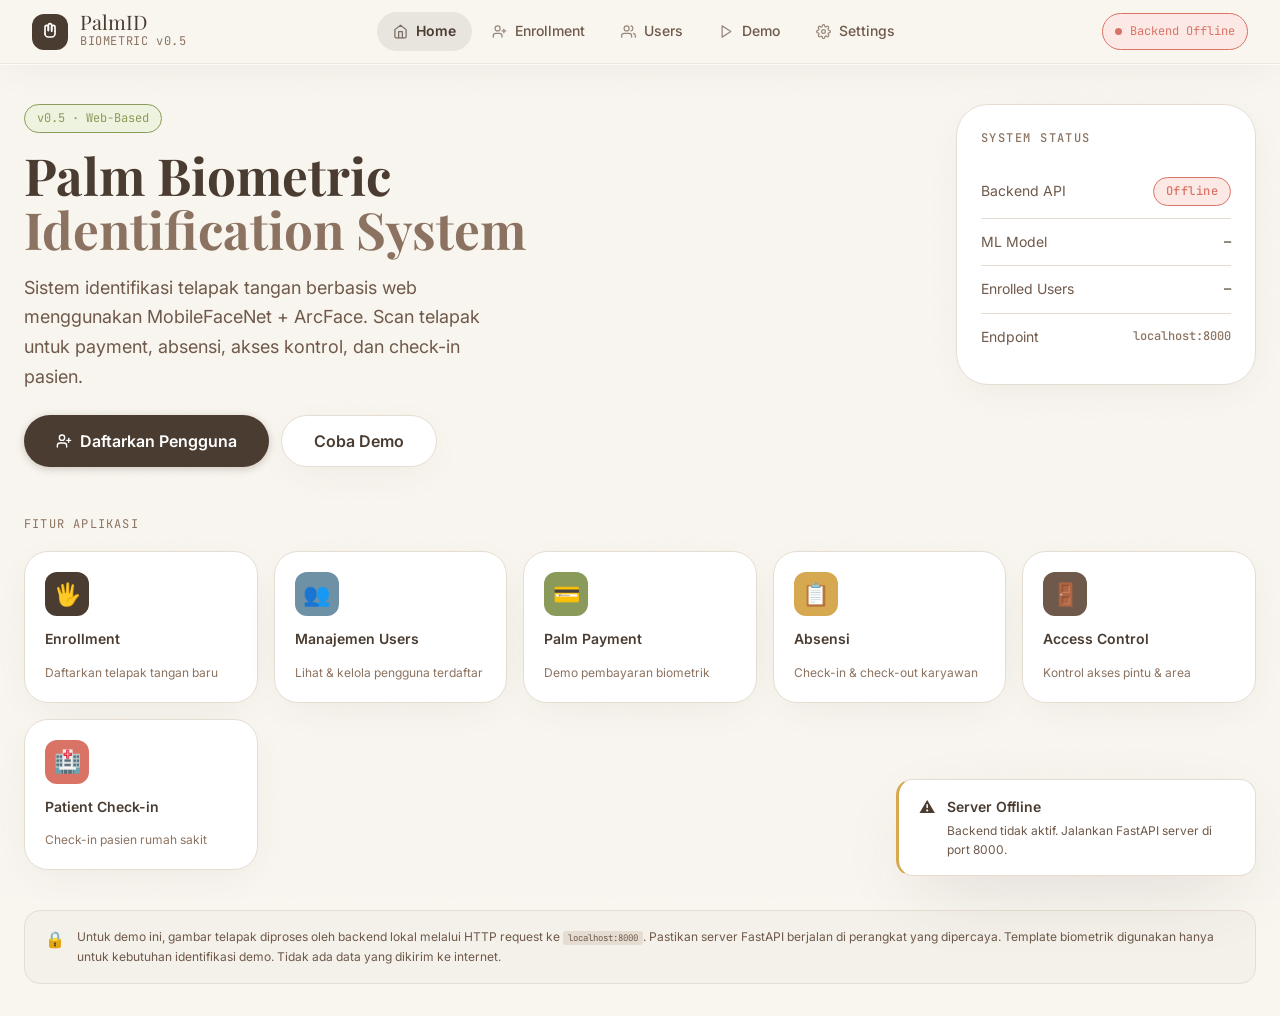
==== app/frontend/index.html @ 195c4268 "init" ====
<!doctype html>
<html lang="id">
  <head>
    <meta charset="UTF-8" />
    <meta name="viewport" content="width=device-width, initial-scale=1.0" />
    <title>PalmID — Palm Biometric App</title>

    <link rel="preconnect" href="https://fonts.googleapis.com" />
    <link rel="preconnect" href="https://fonts.gstatic.com" crossorigin />
    <link
      href="https://fonts.googleapis.com/css2?family=Playfair+Display:wght@700&family=Inter:wght@400;500;600&family=JetBrains+Mono:wght@500&display=swap"
      rel="stylesheet"
    />

    <link rel="stylesheet" href="css/base.css" />
    <link rel="stylesheet" href="css/layout.css" />
    <link rel="stylesheet" href="css/components.css" />

    <style>
      /* ── Home-specific styles ── */
      .hero-section {
        display: grid;
        grid-template-columns: 1fr auto;
        gap: var(--space-12);
        align-items: start;
        margin-bottom: var(--space-12);
      }

      @media (max-width: 900px) {
        .hero-section {
          grid-template-columns: 1fr;
        }
        .hero-status-panel {
          order: -1;
        }
      }

      .hero-eyebrow {
        display: flex;
        align-items: center;
        gap: var(--space-2);
        margin-bottom: var(--space-4);
      }

      .hero-eyebrow-badge {
        background: var(--color-matcha-soft);
        border: 1px solid var(--color-matcha);
        color: var(--color-matcha);
        padding: var(--space-1) var(--space-3);
        border-radius: var(--radius-full);
        font-family: var(--font-mono);
        font-size: var(--text-xs);
      }

      .hero-title {
        font-size: clamp(2rem, 4vw, var(--text-display));
        line-height: 1.05;
        margin-bottom: var(--space-4);
      }

      .hero-title em {
        font-style: normal;
        color: var(--color-coffee-light);
      }

      .hero-subtitle {
        font-size: var(--text-body-lg);
        color: var(--color-coffee-soft);
        max-width: 480px;
        margin-bottom: var(--space-6);
      }

      /* Status panel */
      .hero-status-panel {
        width: 300px;
        flex-shrink: 0;
      }

      @media (max-width: 900px) {
        .hero-status-panel {
          width: 100%;
          max-width: 400px;
        }
      }

      .status-row {
        display: flex;
        justify-content: space-between;
        align-items: center;
        padding: var(--space-3) 0;
        border-bottom: 1px solid var(--color-border);
        font-size: var(--text-sm);
      }

      .status-row:last-child {
        border-bottom: none;
      }
      .status-row-label {
        color: var(--color-coffee-soft);
      }
      .status-row-value {
        font-family: var(--font-mono);
        font-weight: 500;
        font-size: var(--text-xs);
      }

      /* Quick actions */
      .section-label {
        font-family: var(--font-mono);
        font-size: var(--text-xs);
        letter-spacing: 0.1em;
        text-transform: uppercase;
        color: var(--color-coffee-light);
        margin-bottom: var(--space-4);
      }

      .quick-action-icon--enroll {
        background: var(--color-coffee);
      }
      .quick-action-icon--users {
        background: var(--color-sky-muted);
      }
      .quick-action-icon--payment {
        background: var(--color-matcha);
      }
      .quick-action-icon--attend {
        background: var(--color-honey);
      }
      .quick-action-icon--access {
        background: var(--color-coffee-soft);
      }
      .quick-action-icon--patient {
        background: var(--color-coral);
      }

      /* Privacy notice */
      .privacy-notice {
        display: flex;
        gap: var(--space-3);
        padding: var(--space-4) var(--space-5);
        background: var(--color-log-bg);
        border-radius: var(--radius-lg);
        border: 1px solid var(--color-border);
        font-size: var(--text-xs);
        color: var(--color-coffee-light);
        line-height: 1.6;
      }

      .privacy-notice-icon {
        font-size: 1rem;
        flex-shrink: 0;
      }
    </style>
  </head>

  <body class="app-body">
    <!-- Navbar -->
    <header class="app-navbar" role="banner"></header>

    <!-- Main -->
    <main class="app-main" id="main-content">
      <div class="container-xl">
        <!-- Hero Section -->
        <section class="hero-section" aria-labelledby="hero-title">
          <div class="hero-content">
            <div class="hero-eyebrow">
              <span class="hero-eyebrow-badge">v0.5 · Web-Based</span>
            </div>
            <h1 class="hero-title" id="hero-title">
              Palm Biometric<br />
              <em>Identification System</em>
            </h1>
            <p class="hero-subtitle">
              Sistem identifikasi telapak tangan berbasis web menggunakan
              MobileFaceNet + ArcFace. Scan telapak untuk payment, absensi,
              akses kontrol, dan check-in pasien.
            </p>
            <div class="page-header-actions">
              <a href="enroll.html" class="btn btn--primary btn--lg">
                <svg
                  width="18"
                  height="18"
                  viewBox="0 0 24 24"
                  fill="none"
                  stroke="currentColor"
                  stroke-width="2"
                  stroke-linecap="round"
                  stroke-linejoin="round"
                >
                  <path d="M16 21v-2a4 4 0 0 0-4-4H6a4 4 0 0 0-4 4v2" />
                  <circle cx="9" cy="7" r="4" />
                  <line x1="19" y1="8" x2="19" y2="14" />
                  <line x1="22" y1="11" x2="16" y2="11" />
                </svg>
                Daftarkan Pengguna
              </a>
              <a href="demo/payment.html" class="btn btn--secondary btn--lg">
                Coba Demo
              </a>
            </div>
          </div>

          <!-- Backend Status Card -->
          <aside class="hero-status-panel" aria-label="Backend status">
            <div class="surface-card">
              <p class="eyebrow" style="margin-bottom: var(--space-4)">
                SYSTEM STATUS
              </p>
              <div id="status-rows">
                <div class="status-row">
                  <span class="status-row-label">Backend API</span>
                  <span class="status-row-value" id="api-status">
                    <span class="badge badge--processing">
                      <span class="status-dot status-dot--pulse"></span>
                      Checking...
                    </span>
                  </span>
                </div>
                <div class="status-row">
                  <span class="status-row-label">ML Model</span>
                  <span class="status-row-value" id="model-status">—</span>
                </div>
                <div class="status-row">
                  <span class="status-row-label">Enrolled Users</span>
                  <span class="status-row-value" id="enrolled-count">—</span>
                </div>
                <div class="status-row">
                  <span class="status-row-label">Endpoint</span>
                  <span
                    class="status-row-value"
                    style="color: var(--color-coffee-light)"
                    >localhost:8000</span
                  >
                </div>
              </div>
            </div>
          </aside>
        </section>

        <!-- Quick Actions -->
        <section aria-labelledby="actions-label">
          <p class="section-label" id="actions-label">FITUR APLIKASI</p>
          <div class="quick-actions-grid">
            <a href="enroll.html" class="quick-action">
              <div class="quick-action-icon quick-action-icon--enroll">🖐</div>
              <div class="quick-action-title">Enrollment</div>
              <div class="quick-action-desc">Daftarkan telapak tangan baru</div>
            </a>

            <a href="users.html" class="quick-action">
              <div class="quick-action-icon quick-action-icon--users">👥</div>
              <div class="quick-action-title">Manajemen Users</div>
              <div class="quick-action-desc">
                Lihat & kelola pengguna terdaftar
              </div>
            </a>

            <a href="demo/payment.html" class="quick-action">
              <div class="quick-action-icon quick-action-icon--payment">💳</div>
              <div class="quick-action-title">Palm Payment</div>
              <div class="quick-action-desc">Demo pembayaran biometrik</div>
            </a>

            <a href="demo/attendance.html" class="quick-action">
              <div class="quick-action-icon quick-action-icon--attend">📋</div>
              <div class="quick-action-title">Absensi</div>
              <div class="quick-action-desc">Check-in & check-out karyawan</div>
            </a>

            <a href="demo/access.html" class="quick-action">
              <div class="quick-action-icon quick-action-icon--access">🚪</div>
              <div class="quick-action-title">Access Control</div>
              <div class="quick-action-desc">Kontrol akses pintu & area</div>
            </a>

            <a href="demo/patient.html" class="quick-action">
              <div class="quick-action-icon quick-action-icon--patient">🏥</div>
              <div class="quick-action-title">Patient Check-in</div>
              <div class="quick-action-desc">Check-in pasien rumah sakit</div>
            </a>
          </div>
        </section>

        <!-- Privacy Notice -->
        <section style="margin-top: var(--space-10)">
          <div class="privacy-notice" role="note">
            <span class="privacy-notice-icon">🔒</span>
            <p>
              Untuk demo ini, gambar telapak diproses oleh backend lokal melalui
              HTTP request ke
              <code
                style="
                  font-family: var(--font-mono);
                  font-size: 0.75em;
                  background: var(--color-border);
                  padding: 1px 5px;
                  border-radius: 3px;
                "
                >localhost:8000</code
              >. Pastikan server FastAPI berjalan di perangkat yang dipercaya.
              Template biometrik digunakan hanya untuk kebutuhan identifikasi
              demo. Tidak ada data yang dikirim ke internet.
            </p>
          </div>
        </section>
      </div>
    </main>

    <!-- Toast container -->
    <div id="toast-container" aria-live="polite" aria-atomic="false"></div>

    <script type="module">
      import { mountNavbar } from "./js/components/navbar.js";
      import { checkHealth } from "./js/api/client.js";
      import { getUsers } from "./js/api/users.js";
      import { toast } from "./js/components/toast.js";

      // Initialize components
      mountNavbar();

      async function updateStatus() {
        try {
          const { online, data } = await checkHealth();

          const apiStatusEl = document.getElementById("api-status");
          const modelStatusEl = document.getElementById("model-status");
          const enrolledEl = document.getElementById("enrolled-count");

          if (!apiStatusEl || !modelStatusEl || !enrolledEl) return;

          if (online) {
            apiStatusEl.innerHTML = `<span class="badge badge--identified"><span class="status-dot status-dot--pulse"></span> Online</span>`;
            modelStatusEl.innerHTML = data?.model_loaded
              ? `<span class="badge badge--identified">Loaded</span>`
              : `<span class="badge badge--unknown">Not Loaded</span>`;
            enrolledEl.textContent = data?.cached_users ?? "—";
            
            // Also get enrolled user count from /users
            try {
              const users = await getUsers();
              enrolledEl.textContent = users.length + " pengguna";
            } catch (_) {}
          } else {
            apiStatusEl.innerHTML = `<span class="badge badge--error">Offline</span>`;
            modelStatusEl.textContent = "—";
            enrolledEl.textContent = "—";
            toast.warning(
              "Backend tidak aktif. Jalankan FastAPI server di port 8000.",
              "Server Offline",
            );
          }
        } catch (err) {
          console.error("Status update failed:", err);
        }
      }

      updateStatus();
    </script>
  </body>
</html>
---- app/frontend/css/base.css ----
/* ============================================================
   base.css — Design tokens, reset, typography
   Palm Biometric App — Elegant Glass-box Design System v2.0
   ============================================================ */

@import url("https://fonts.googleapis.com/css2?family=Playfair+Display:wght@700&family=Inter:wght@400;500;600&family=JetBrains+Mono:wght@500&display=swap");

/* ── 1. CSS Variables ─────────────────────────────────────── */
:root {
  /* Colors */
  --color-cream: #f9f6f0;
  --color-surface: #ffffff;
  --color-surface-warm: #fffdf8;
  --color-log-bg: #f4f1ea;
  --color-coffee: #4a3c31;
  --color-coffee-soft: #6f594a;
  --color-coffee-light: #8c7361;
  --color-border: #e6ddd2;
  --color-matcha: #8a9a5b;
  --color-matcha-soft: #eef3df;
  --color-coral: #d97365;
  --color-coral-soft: #fce9e5;
  --color-honey: #d6a84f;
  --color-honey-soft: #fff5d8;
  --color-sky-muted: #6f91a6;
  --color-sky-soft: #eaf2f6;

  /* Fonts */
  --font-heading: "Playfair Display", Georgia, serif;
  --font-body: "Inter", system-ui, -apple-system, sans-serif;
  --font-mono: "JetBrains Mono", ui-monospace, SFMono-Regular, monospace;

  /* Type scale */
  --text-display: 3.5rem;
  --text-h1: 2.5rem;
  --text-h2: 1.75rem;
  --text-h3: 1.375rem;
  --text-body-lg: 1.125rem;
  --text-body: 1rem;
  --text-sm: 0.875rem;
  --text-xs: 0.75rem;
  --text-mono: 0.8125rem;

  /* Spacing (8-point grid) */
  --space-1: 0.25rem;
  --space-2: 0.5rem;
  --space-3: 0.75rem;
  --space-4: 1rem;
  --space-5: 1.25rem;
  --space-6: 1.5rem;
  --space-8: 2rem;
  --space-10: 2.5rem;
  --space-12: 3rem;
  --space-16: 4rem;

  /* Radius */
  --radius-sm: 0.5rem;
  --radius-md: 0.75rem;
  --radius-lg: 1rem;
  --radius-xl: 1.5rem;
  --radius-2xl: 2rem;
  --radius-full: 999px;

  /* Shadow */
  --shadow-soft: 0 10px 40px -10px rgba(74, 60, 49, 0.08);
  --shadow-floating: 0 24px 80px -24px rgba(74, 60, 49, 0.2);
  --shadow-inset: inset 0 1px 0 rgba(255, 255, 255, 0.65);

  /* Blur */
  --blur-sm: 8px;
  --blur-md: 14px;
  --blur-lg: 24px;

  /* Motion */
  --duration-fast: 120ms;
  --duration-base: 200ms;
  --duration-slow: 400ms;
  --duration-demo: 600ms;
  --ease-out: cubic-bezier(0.16, 1, 0.3, 1);
  --ease-in-out: cubic-bezier(0.65, 0, 0.35, 1);
}

/* ── 2. Reset ─────────────────────────────────────────────── */
*,
*::before,
*::after {
  box-sizing: border-box;
  margin: 0;
  padding: 0;
}

html {
  scroll-behavior: smooth;
  -webkit-text-size-adjust: 100%;
}

img,
svg,
video,
canvas {
  display: block;
  max-width: 100%;
}

input,
button,
textarea,
select {
  font: inherit;
}

button {
  cursor: pointer;
  border: none;
  background: none;
}

a {
  color: inherit;
  text-decoration: none;
}

ul,
ol {
  list-style: none;
}

/* ── 3. Base Body ─────────────────────────────────────────── */
body {
  min-height: 100vh;
  background-color: var(--color-cream);
  color: var(--color-coffee);
  font-family: var(--font-body);
  font-size: var(--text-body);
  line-height: 1.6;
  -webkit-font-smoothing: antialiased;
  -moz-osx-font-smoothing: grayscale;
}

/* Subtle paper texture overlay */
body::before {
  content: "";
  position: fixed;
  inset: 0;
  pointer-events: none;
  z-index: 0;
  opacity: 0.025;
  background-image: url("data:image/svg+xml,%3Csvg xmlns='http://www.w3.org/2000/svg' width='160' height='160' viewBox='0 0 160 160'%3E%3Cfilter id='n'%3E%3CfeTurbulence type='fractalNoise' baseFrequency='.8' numOctaves='3' stitchTiles='stitch'/%3E%3C/filter%3E%3Crect width='100%25' height='100%25' filter='url(%23n)'/%3E%3C/svg%3E");
}

/* ── 4. Typography ────────────────────────────────────────── */
h1,
h2 {
  font-family: var(--font-heading);
  line-height: 1.15;
  color: var(--color-coffee);
}

h3,
h4,
h5,
h6 {
  font-family: var(--font-body);
  font-weight: 600;
  line-height: 1.3;
}

h1 {
  font-size: var(--text-h1);
}
h2 {
  font-size: var(--text-h2);
}
h3 {
  font-size: var(--text-h3);
}

p {
  color: var(--color-coffee-soft);
  line-height: 1.65;
}

.text-muted {
  color: var(--color-coffee-light);
  font-size: var(--text-sm);
}
.text-mono {
  font-family: var(--font-mono);
  font-size: var(--text-mono);
}
.text-sm {
  font-size: var(--text-sm);
}
.text-xs {
  font-size: var(--text-xs);
}
.text-body-lg {
  font-size: var(--text-body-lg);
}

.eyebrow {
  font-family: var(--font-mono);
  font-size: var(--text-xs);
  font-weight: 500;
  letter-spacing: 0.12em;
  text-transform: uppercase;
  color: var(--color-coffee-light);
}

/* ── 5. Accessibility ─────────────────────────────────────── */
:focus-visible {
  outline: 3px solid rgba(138, 154, 91, 0.45);
  outline-offset: 3px;
  border-radius: var(--radius-sm);
}

.sr-only {
  position: absolute;
  width: 1px;
  height: 1px;
  padding: 0;
  margin: -1px;
  overflow: hidden;
  clip: rect(0, 0, 0, 0);
  white-space: nowrap;
  border-width: 0;
}

/* ── 6. Reduced Motion ────────────────────────────────────── */
@media (prefers-reduced-motion: reduce) {
  *,
  *::before,
  *::after {
    animation-duration: 0.01ms !important;
    animation-iteration-count: 1 !important;
    scroll-behavior: auto !important;
    transition-duration: 0.01ms !important;
  }
}

/* ── 7. Utility classes ───────────────────────────────────── */
.hidden {
  display: none !important;
}
.visible {
  display: block !important;
}

.flex {
  display: flex;
}
.flex-col {
  flex-direction: column;
}
.items-center {
  align-items: center;
}
.justify-between {
  justify-content: space-between;
}
.gap-2 {
  gap: var(--space-2);
}
.gap-4 {
  gap: var(--space-4);
}
.gap-6 {
  gap: var(--space-6);
}
.gap-8 {
  gap: var(--space-8);
}

.w-full {
  width: 100%;
}
.text-center {
  text-align: center;
}
---- app/frontend/css/layout.css ----
/* ============================================================
   layout.css — App shell, navbar, containers, grids
   ============================================================ */

/* ── 1. App Shell ─────────────────────────────────────────── */
.app-body {
  display: flex;
  flex-direction: column;
  min-height: 100vh;
}

.app-main {
  flex: 1;
  padding: var(--space-8) var(--space-6);
  padding-top: calc(72px + var(--space-8)); /* navbar height offset */
  position: relative;
  z-index: 1;
}

/* ── 2. Navbar ────────────────────────────────────────────── */
.app-navbar {
  position: fixed;
  top: 0;
  left: 0;
  right: 0;
  z-index: 100;
  height: 64px;
  display: flex;
  align-items: center;
  justify-content: space-between;
  padding: 0 var(--space-8);
  background: rgba(249, 246, 240, 0.85);
  backdrop-filter: blur(var(--blur-md));
  -webkit-backdrop-filter: blur(var(--blur-md));
  border-bottom: 1px solid rgba(230, 221, 210, 0.6);
  box-shadow:
    0 1px 0 rgba(255, 255, 255, 0.7),
    var(--shadow-soft);
}

.navbar-brand {
  display: flex;
  align-items: center;
  gap: var(--space-3);
  text-decoration: none;
}

.navbar-logo-mark {
  width: 36px;
  height: 36px;
  background: var(--color-coffee);
  border-radius: var(--radius-md);
  display: flex;
  align-items: center;
  justify-content: center;
  flex-shrink: 0;
}

.navbar-logo-mark svg {
  width: 20px;
  height: 20px;
  color: var(--color-surface);
}

.navbar-brand-name {
  font-family: var(--font-heading);
  font-size: 1.25rem;
  color: var(--color-coffee);
  line-height: 1;
}

.navbar-brand-sub {
  font-size: var(--text-xs);
  color: var(--color-coffee-light);
  font-family: var(--font-mono);
  letter-spacing: 0.05em;
}

/* Nav links */
.navbar-nav {
  display: flex;
  align-items: center;
  gap: var(--space-1);
}

.nav-link {
  display: flex;
  align-items: center;
  gap: var(--space-2);
  padding: var(--space-2) var(--space-4);
  border-radius: var(--radius-full);
  font-size: var(--text-sm);
  font-weight: 500;
  color: var(--color-coffee-soft);
  transition:
    background var(--duration-base) var(--ease-out),
    color var(--duration-base) var(--ease-out);
  white-space: nowrap;
}

.nav-link:hover {
  background: rgba(74, 60, 49, 0.06);
  color: var(--color-coffee);
}

.nav-link.active {
  background: rgba(74, 60, 49, 0.09);
  color: var(--color-coffee);
  font-weight: 600;
}

.nav-link svg {
  width: 15px;
  height: 15px;
  opacity: 0.7;
}

/* Nav demo dropdown */
.nav-dropdown {
  position: relative;
}

.nav-dropdown-menu {
  position: absolute;
  top: calc(100% + 8px);
  left: 50%;
  transform: translateX(-50%);
  min-width: 180px;
  background: var(--color-surface);
  border: 1px solid var(--color-border);
  border-radius: var(--radius-lg);
  box-shadow: var(--shadow-floating);
  padding: var(--space-2);
  display: none;
  z-index: 200;
}

.nav-dropdown:hover .nav-dropdown-menu,
.nav-dropdown:focus-within .nav-dropdown-menu {
  display: block;
  animation: dropdown-in var(--duration-base) var(--ease-out);
}

@keyframes dropdown-in {
  from {
    opacity: 0;
    transform: translateX(-50%) translateY(-4px);
  }
  to {
    opacity: 1;
    transform: translateX(-50%) translateY(0);
  }
}

.nav-dropdown-item {
  display: flex;
  align-items: center;
  gap: var(--space-3);
  padding: var(--space-2) var(--space-3);
  border-radius: var(--radius-sm);
  font-size: var(--text-sm);
  color: var(--color-coffee-soft);
  transition: background var(--duration-fast);
}

.nav-dropdown-item:hover {
  background: var(--color-cream);
  color: var(--color-coffee);
}

/* Backend status badge */
.backend-status {
  display: flex;
  align-items: center;
  gap: var(--space-2);
  padding: var(--space-2) var(--space-3);
  border-radius: var(--radius-full);
  font-size: var(--text-xs);
  font-family: var(--font-mono);
  border: 1px solid var(--color-border);
  background: var(--color-surface);
  transition: all var(--duration-base);
}

.backend-status--online {
  border-color: var(--color-matcha);
  background: var(--color-matcha-soft);
  color: var(--color-matcha);
}

.backend-status--offline {
  border-color: var(--color-coral);
  background: var(--color-coral-soft);
  color: var(--color-coral);
}

.backend-status--checking {
  border-color: var(--color-honey);
  background: var(--color-honey-soft);
  color: var(--color-honey);
}

.status-dot {
  width: 7px;
  height: 7px;
  border-radius: 50%;
  background: currentColor;
  flex-shrink: 0;
}

.status-dot--pulse {
  animation: status-pulse 1.8s ease infinite;
}

@keyframes status-pulse {
  0%,
  100% {
    opacity: 1;
    transform: scale(1);
  }
  50% {
    opacity: 0.5;
    transform: scale(0.75);
  }
}

/* ── 3. Containers ────────────────────────────────────────── */
.container-sm {
  max-width: 720px;
  margin-inline: auto;
}
.container-md {
  max-width: 960px;
  margin-inline: auto;
}
.container-lg {
  max-width: 1180px;
  margin-inline: auto;
}
.container-xl {
  max-width: 1360px;
  margin-inline: auto;
}

/* ── 4. Page Header ───────────────────────────────────────── */
.page-header {
  margin-bottom: var(--space-10);
}

.page-header .eyebrow {
  margin-bottom: var(--space-3);
}

.page-header h1 {
  margin-bottom: var(--space-3);
}

.page-header > p {
  max-width: 540px;
  font-size: var(--text-body-lg);
  color: var(--color-coffee-soft);
}

.page-header-actions {
  display: flex;
  gap: var(--space-3);
  margin-top: var(--space-6);
  flex-wrap: wrap;
}

/* ── 5. Grid Layouts ──────────────────────────────────────── */

/* Main demo grid: scanner left + panel right */
.demo-grid {
  display: grid;
  grid-template-columns: 1fr minmax(340px, 440px);
  gap: var(--space-8);
  align-items: start;
}

/* Users grid */
.users-grid {
  display: grid;
  grid-template-columns: repeat(auto-fill, minmax(280px, 1fr));
  gap: var(--space-6);
}

/* Quick actions grid */
.quick-actions-grid {
  display: grid;
  grid-template-columns: repeat(auto-fill, minmax(200px, 1fr));
  gap: var(--space-4);
}

/* Two column even */
.two-col {
  display: grid;
  grid-template-columns: 1fr 1fr;
  gap: var(--space-6);
}

/* ── 6. Responsive ────────────────────────────────────────── */
@media (max-width: 1023px) {
  .demo-grid {
    grid-template-columns: 1fr;
  }
  .two-col {
    grid-template-columns: 1fr;
  }
}

@media (max-width: 768px) {
  .app-main {
    padding: var(--space-6) var(--space-4);
    padding-top: calc(64px + var(--space-6));
  }
  .navbar-nav .nav-link span {
    display: none;
  }
  .navbar-brand-sub {
    display: none;
  }
}

@media (max-width: 480px) {
  .app-navbar {
    padding: 0 var(--space-4);
  }
  .quick-actions-grid {
    grid-template-columns: 1fr 1fr;
  }
}

/* ── 7. Divider ───────────────────────────────────────────── */
.divider {
  height: 1px;
  background: var(--color-border);
  margin: var(--space-6) 0;
}

/* ── 8. Section spacing ───────────────────────────────────── */
.section {
  margin-bottom: var(--space-10);
}
.section + .section {
  padding-top: var(--space-8);
  border-top: 1px solid var(--color-border);
}
---- app/frontend/css/components.css ----
/* ============================================================
   components.css — All reusable UI components
   ============================================================ */

/* ── 1. Surface Cards & Glass Panels ─────────────────────── */
.surface-card {
  background: var(--color-surface);
  border: 1px solid var(--color-border);
  border-radius: var(--radius-2xl);
  box-shadow: var(--shadow-soft);
  padding: var(--space-6);
}

.surface-card-warm {
  background: var(--color-surface-warm);
  border: 1px solid var(--color-border);
  border-radius: var(--radius-2xl);
  box-shadow: var(--shadow-soft);
  padding: var(--space-6);
}

.glass-panel {
  background: rgba(255, 255, 255, 0.78);
  border: 1px solid rgba(230, 221, 210, 0.8);
  border-radius: var(--radius-2xl);
  box-shadow: var(--shadow-soft), var(--shadow-inset);
  backdrop-filter: blur(var(--blur-md));
  -webkit-backdrop-filter: blur(var(--blur-md));
  padding: var(--space-6);
}

.terminal-card {
  background: var(--color-log-bg);
  border: 1px solid var(--color-border);
  border-radius: var(--radius-2xl);
  overflow: hidden;
}

/* ── 2. Button System ─────────────────────────────────────── */
.btn {
  display: inline-flex;
  align-items: center;
  justify-content: center;
  gap: var(--space-2);
  min-height: 44px;
  padding: 0 var(--space-5);
  border-radius: var(--radius-full);
  font-family: var(--font-body);
  font-size: var(--text-sm);
  font-weight: 600;
  line-height: 1;
  white-space: nowrap;
  transition:
    transform var(--duration-fast) var(--ease-out),
    opacity var(--duration-fast) var(--ease-out),
    box-shadow var(--duration-fast) var(--ease-out),
    background var(--duration-fast) var(--ease-out);
  cursor: pointer;
  border: none;
  text-decoration: none;
}

.btn:hover {
  transform: translateY(-1px);
}
.btn:active {
  transform: translateY(0);
}

.btn:disabled,
.btn[aria-disabled="true"] {
  cursor: not-allowed;
  opacity: 0.5;
  transform: none !important;
}

/* Sizes */
.btn--sm {
  min-height: 36px;
  padding: 0 var(--space-4);
  font-size: var(--text-xs);
}
.btn--lg {
  min-height: 52px;
  padding: 0 var(--space-8);
  font-size: var(--text-body);
}
.btn--full {
  width: 100%;
}

/* Variants */
.btn--primary {
  background: var(--color-coffee);
  color: var(--color-surface);
  box-shadow: 0 2px 8px rgba(74, 60, 49, 0.25);
}
.btn--primary:hover {
  box-shadow: 0 4px 16px rgba(74, 60, 49, 0.3);
}

.btn--secondary {
  background: var(--color-surface);
  color: var(--color-coffee);
  border: 1px solid var(--color-border);
  box-shadow: var(--shadow-soft);
}
.btn--secondary:hover {
  border-color: var(--color-coffee-light);
}

.btn--success {
  background: var(--color-matcha);
  color: var(--color-surface);
  box-shadow: 0 2px 8px rgba(138, 154, 91, 0.3);
}
.btn--success:hover {
  box-shadow: 0 4px 16px rgba(138, 154, 91, 0.35);
}

.btn--danger {
  background: var(--color-coral);
  color: var(--color-surface);
  box-shadow: 0 2px 8px rgba(217, 115, 101, 0.25);
}
.btn--danger:hover {
  box-shadow: 0 4px 16px rgba(217, 115, 101, 0.35);
}

.btn--ghost {
  background: transparent;
  color: var(--color-coffee-soft);
}
.btn--ghost:hover {
  background: rgba(74, 60, 49, 0.06);
  color: var(--color-coffee);
}

/* Loading state */
.btn--loading {
  pointer-events: none;
  opacity: 0.75;
}
.btn--loading::after {
  content: "";
  width: 14px;
  height: 14px;
  border: 2px solid rgba(255, 255, 255, 0.4);
  border-top-color: currentColor;
  border-radius: 50%;
  animation: spin 0.6s linear infinite;
  margin-left: var(--space-2);
}

.btn svg {
  width: 16px;
  height: 16px;
  flex-shrink: 0;
}

/* ── 3. Status Badge ──────────────────────────────────────── */
.badge {
  display: inline-flex;
  align-items: center;
  gap: var(--space-2);
  padding: var(--space-1) var(--space-3);
  border-radius: var(--radius-full);
  font-family: var(--font-mono);
  font-size: var(--text-xs);
  font-weight: 500;
  letter-spacing: 0.04em;
  border: 1px solid transparent;
}

.badge--standby {
  background: var(--color-honey-soft);
  border-color: var(--color-honey);
  color: var(--color-coffee);
}
.badge--online {
  background: var(--color-sky-soft);
  border-color: var(--color-sky-muted);
  color: var(--color-sky-muted);
}
.badge--scanning {
  background: var(--color-matcha-soft);
  border-color: var(--color-matcha);
  color: var(--color-matcha);
}
.badge--processing {
  background: var(--color-log-bg);
  border-color: var(--color-border);
  color: var(--color-coffee-light);
}
.badge--identified {
  background: var(--color-matcha-soft);
  border-color: var(--color-matcha);
  color: var(--color-matcha);
}
.badge--unknown {
  background: var(--color-honey-soft);
  border-color: var(--color-honey);
  color: var(--color-coffee);
}
.badge--error {
  background: var(--color-coral-soft);
  border-color: var(--color-coral);
  color: var(--color-coral);
}

.badge .status-dot {
  width: 6px;
  height: 6px;
  border-radius: 50%;
  background: currentColor;
  flex-shrink: 0;
}

/* ── 4. Scanner Component ─────────────────────────────────── */
.scanner {
  position: relative;
  overflow: hidden;
  border-radius: var(--radius-2xl);
  background: #1c1612;
  aspect-ratio: 4 / 3;
  box-shadow: var(--shadow-soft);
  width: 100%;
}

.scanner video {
  width: 100%;
  height: 100%;
  object-fit: cover;
  transform: scaleX(-1);
  display: block;
}

/* Target bracket — four corners */
.scanner__target {
  position: absolute;
  top: 50%;
  left: 50%;
  width: 220px;
  height: 220px;
  transform: translate(-50%, -50%);
  pointer-events: none;
}

.scanner__target svg {
  width: 100%;
  height: 100%;
}

/* Scanline */
.scanner__scanline {
  position: absolute;
  left: 12%;
  right: 12%;
  top: 20%;
  height: 2px;
  background: var(--color-matcha);
  box-shadow:
    0 0 24px rgba(138, 154, 91, 0.8),
    0 0 8px rgba(138, 154, 91, 0.5);
  opacity: 0;
  pointer-events: none;
  border-radius: var(--radius-full);
}

.scanner--scanning .scanner__scanline {
  opacity: 1;
  animation: scanline 2s var(--ease-in-out) infinite;
}

@keyframes scanline {
  0% {
    transform: translateY(0);
    opacity: 0;
  }
  10% {
    opacity: 1;
  }
  90% {
    opacity: 1;
  }
  100% {
    transform: translateY(200px);
    opacity: 0;
  }
}

/* Glass hint bar */
.scanner__hint {
  position: absolute;
  left: 50%;
  bottom: var(--space-5);
  transform: translateX(-50%);
  max-width: min(88%, 380px);
  padding: var(--space-2) var(--space-5);
  border-radius: var(--radius-full);
  background: rgba(255, 255, 255, 0.9);
  backdrop-filter: blur(var(--blur-md));
  -webkit-backdrop-filter: blur(var(--blur-md));
  color: var(--color-coffee);
  font-size: var(--text-sm);
  font-weight: 500;
  white-space: nowrap;
  pointer-events: none;
  box-shadow: var(--shadow-soft);
  transition: opacity var(--duration-base);
  text-align: center;
  z-index: 10;
}

.scanner__hint.hint--error {
  color: var(--color-coral);
}
.scanner__hint.hint--warning {
  color: var(--color-honey);
}
.scanner__hint.hint--success {
  color: var(--color-matcha);
}

/* Loading overlay in scanner */
.scanner__processing {
  position: absolute;
  inset: 0;
  background: rgba(28, 22, 18, 0.6);
  display: flex;
  align-items: center;
  justify-content: center;
  pointer-events: none;
  opacity: 0;
  transition: opacity var(--duration-base);
}

.scanner--processing .scanner__processing {
  opacity: 1;
}

/* Result overlay */
.scanner__result {
  position: absolute;
  inset: 0;
  display: flex;
  flex-direction: column;
  align-items: center;
  justify-content: center;
  padding: var(--space-8);
  text-align: center;
  backdrop-filter: blur(var(--blur-lg));
  -webkit-backdrop-filter: blur(var(--blur-lg));
  opacity: 0;
  pointer-events: none;
  transition: opacity var(--duration-slow) var(--ease-out);
}

.scanner__result.is-visible {
  opacity: 1;
  pointer-events: auto;
}

.scanner__result--success {
  background: rgba(238, 243, 223, 0.92);
}
.scanner__result--unknown {
  background: rgba(255, 245, 216, 0.92);
}
.scanner__result--error {
  background: rgba(252, 233, 229, 0.92);
}

.result-icon {
  font-size: 3rem;
  line-height: 1;
  margin-bottom: var(--space-4);
  animation: result-pop var(--duration-slow) var(--ease-out);
}

.result-name {
  font-family: var(--font-heading);
  font-size: var(--text-h2);
  color: var(--color-coffee);
  margin-bottom: var(--space-2);
}

.result-score {
  font-family: var(--font-mono);
  font-size: var(--text-xs);
  color: var(--color-coffee-light);
  margin-bottom: var(--space-5);
}

.result-action-bar {
  display: flex;
  gap: var(--space-3);
  flex-wrap: wrap;
  justify-content: center;
}

@keyframes result-pop {
  from {
    transform: scale(0.5);
    opacity: 0;
  }
  to {
    transform: scale(1);
    opacity: 1;
  }
}

/* Scanner placeholder (no camera) */
.scanner__placeholder {
  position: absolute;
  inset: 0;
  display: flex;
  flex-direction: column;
  align-items: center;
  justify-content: center;
  gap: var(--space-4);
  color: var(--color-coffee-light);
}

.scanner__placeholder-icon {
  width: 64px;
  height: 64px;
  opacity: 0.4;
}

/* ── 5. Diagnostic Terminal ───────────────────────────────── */
.terminal {
  font-family: var(--font-mono);
  font-size: var(--text-mono);
}

.terminal__header {
  display: flex;
  align-items: center;
  gap: var(--space-3);
  padding: var(--space-3) var(--space-5);
  border-bottom: 1px solid var(--color-border);
}

.terminal__dots {
  display: flex;
  gap: var(--space-2);
}

.terminal__dot {
  width: 10px;
  height: 10px;
  border-radius: 50%;
}
.terminal__dot:nth-child(1) {
  background: var(--color-coral);
}
.terminal__dot:nth-child(2) {
  background: var(--color-honey);
}
.terminal__dot:nth-child(3) {
  background: var(--color-matcha);
}

.terminal__title {
  font-family: var(--font-mono);
  font-size: var(--text-xs);
  color: var(--color-coffee-light);
  letter-spacing: 0.08em;
}

.terminal__body {
  padding: var(--space-4) var(--space-5);
  max-height: 280px;
  overflow-y: auto;
  scroll-behavior: smooth;
}

.terminal__body::-webkit-scrollbar {
  width: 4px;
}
.terminal__body::-webkit-scrollbar-track {
  background: transparent;
}
.terminal__body::-webkit-scrollbar-thumb {
  background: var(--color-border);
  border-radius: 2px;
}

.log-line {
  display: flex;
  gap: var(--space-4);
  padding: 2px 0;
  line-height: 1.7;
  animation: log-in 0.15s ease;
}

@keyframes log-in {
  from {
    opacity: 0;
    transform: translateX(-4px);
  }
  to {
    opacity: 1;
    transform: translateX(0);
  }
}

.log-time {
  color: var(--color-coffee-light);
  flex-shrink: 0;
}
.log-tag {
  flex-shrink: 0;
  min-width: 96px;
  font-weight: 500;
}
.log-msg {
  color: var(--color-coffee-soft);
}

.log-tag--camera {
  color: var(--color-sky-muted);
}
.log-tag--detect {
  color: var(--color-matcha);
}
.log-tag--roi {
  color: var(--color-honey);
}
.log-tag--embed {
  color: var(--color-coffee-light);
}
.log-tag--match {
  color: var(--color-sky-muted);
}
.log-tag--result {
  color: var(--color-matcha);
  font-weight: 600;
}
.log-tag--error {
  color: var(--color-coral);
  font-weight: 600;
}

.terminal__cursor {
  display: inline-block;
  width: 6px;
  height: 13px;
  background: var(--color-coffee-light);
  margin-left: 4px;
  vertical-align: text-bottom;
  animation: blink 1s step-end infinite;
}

@keyframes blink {
  0%,
  100% {
    opacity: 1;
  }
  50% {
    opacity: 0;
  }
}

/* ── 6. Progress Stepper ──────────────────────────────────── */
.stepper {
  display: flex;
  align-items: center;
  gap: 0;
  margin-bottom: var(--space-8);
}

.stepper-item {
  display: flex;
  flex-direction: column;
  align-items: center;
  flex: 1;
  position: relative;
}

.stepper-item:not(:last-child)::after {
  content: "";
  position: absolute;
  top: 16px;
  left: calc(50% + 16px);
  right: calc(-50% + 16px);
  height: 1px;
  background: var(--color-border);
  z-index: 0;
  transition: background var(--duration-slow);
}

.stepper-item.done:not(:last-child)::after {
  background: var(--color-matcha);
}

.stepper-circle {
  width: 32px;
  height: 32px;
  border-radius: 50%;
  border: 2px solid var(--color-border);
  background: var(--color-surface);
  display: flex;
  align-items: center;
  justify-content: center;
  font-size: var(--text-xs);
  font-weight: 600;
  color: var(--color-coffee-light);
  z-index: 1;
  transition: all var(--duration-base) var(--ease-out);
  position: relative;
}

.stepper-item.active .stepper-circle {
  border-color: var(--color-coffee);
  background: var(--color-coffee);
  color: var(--color-surface);
}

.stepper-item.done .stepper-circle {
  border-color: var(--color-matcha);
  background: var(--color-matcha);
  color: var(--color-surface);
}

.stepper-label {
  font-size: var(--text-xs);
  color: var(--color-coffee-light);
  margin-top: var(--space-2);
  text-align: center;
  font-weight: 500;
}

.stepper-item.active .stepper-label {
  color: var(--color-coffee);
}
.stepper-item.done .stepper-label {
  color: var(--color-matcha);
}

/* ── 7. Progress Bar ──────────────────────────────────────── */
.progress-wrap {
  display: flex;
  flex-direction: column;
  gap: var(--space-2);
}

.progress-label {
  display: flex;
  justify-content: space-between;
  align-items: center;
  font-size: var(--text-sm);
  color: var(--color-coffee-soft);
}

.progress-track {
  height: 8px;
  background: var(--color-border);
  border-radius: var(--radius-full);
  overflow: hidden;
}

.progress-fill {
  height: 100%;
  background: var(--color-matcha);
  border-radius: var(--radius-full);
  transition: width var(--duration-slow) var(--ease-out);
  position: relative;
}

.progress-fill::after {
  content: "";
  position: absolute;
  inset: 0;
  background: linear-gradient(
    90deg,
    transparent 0%,
    rgba(255, 255, 255, 0.3) 50%,
    transparent 100%
  );
  animation: shimmer 1.5s infinite;
}

@keyframes shimmer {
  from {
    transform: translateX(-100%);
  }
  to {
    transform: translateX(200%);
  }
}

/* Sample dots */
.sample-dots {
  display: flex;
  gap: var(--space-2);
  justify-content: center;
}

.sample-dot {
  width: 36px;
  height: 36px;
  border-radius: 50%;
  border: 2px solid var(--color-border);
  background: var(--color-surface);
  display: flex;
  align-items: center;
  justify-content: center;
  font-size: var(--text-xs);
  font-family: var(--font-mono);
  color: var(--color-coffee-light);
  transition: all var(--duration-base) var(--ease-out);
}

.sample-dot.filled {
  border-color: var(--color-matcha);
  background: var(--color-matcha);
  color: white;
  animation: dot-pop 0.3s var(--ease-out);
}

@keyframes dot-pop {
  0% {
    transform: scale(0.6);
  }
  60% {
    transform: scale(1.15);
  }
  100% {
    transform: scale(1);
  }
}

/* ── 8. Hint Box ──────────────────────────────────────────── */
.hint-box {
  display: flex;
  align-items: flex-start;
  gap: var(--space-3);
  padding: var(--space-4);
  border-radius: var(--radius-lg);
  font-size: var(--text-sm);
  border: 1px solid transparent;
}

.hint-box--info {
  background: var(--color-sky-soft);
  border-color: var(--color-sky-muted);
  color: var(--color-coffee);
}
.hint-box--success {
  background: var(--color-matcha-soft);
  border-color: var(--color-matcha);
  color: var(--color-coffee);
}
.hint-box--warning {
  background: var(--color-honey-soft);
  border-color: var(--color-honey);
  color: var(--color-coffee);
}
.hint-box--error {
  background: var(--color-coral-soft);
  border-color: var(--color-coral);
  color: var(--color-coral);
}

/* ── 9. Forms & Inputs ────────────────────────────────────── */
.form-group {
  display: flex;
  flex-direction: column;
  gap: var(--space-2);
}

.form-group + .form-group {
  margin-top: var(--space-5);
}

label {
  font-size: var(--text-sm);
  font-weight: 600;
  color: var(--color-coffee);
}

.input {
  height: 48px;
  padding: 0 var(--space-4);
  border: 1.5px solid var(--color-border);
  border-radius: var(--radius-md);
  background: var(--color-surface);
  color: var(--color-coffee);
  font-size: var(--text-body);
  font-family: var(--font-body);
  transition:
    border-color var(--duration-base),
    box-shadow var(--duration-base);
  outline: none;
  width: 100%;
}

.input::placeholder {
  color: var(--color-coffee-light);
}

.input:focus {
  border-color: var(--color-coffee);
  box-shadow: 0 0 0 3px rgba(74, 60, 49, 0.08);
}

.input:disabled {
  background: var(--color-cream);
  cursor: not-allowed;
  opacity: 0.65;
}

.input--error {
  border-color: var(--color-coral);
}
.input--error:focus {
  box-shadow: 0 0 0 3px rgba(217, 115, 101, 0.12);
}

.form-hint {
  font-size: var(--text-xs);
  color: var(--color-coffee-light);
}

.form-error {
  font-size: var(--text-xs);
  color: var(--color-coral);
}

/* Range input */
.input-range {
  width: 100%;
  accent-color: var(--color-coffee);
  cursor: pointer;
}

/* ── 10. Toast ────────────────────────────────────────────── */
#toast-container {
  position: fixed;
  bottom: var(--space-6);
  right: var(--space-6);
  z-index: 999;
  display: flex;
  flex-direction: column;
  gap: var(--space-3);
  pointer-events: none;
  max-width: 360px;
}

.toast {
  pointer-events: auto;
  display: flex;
  align-items: flex-start;
  gap: var(--space-3);
  padding: var(--space-4) var(--space-5);
  border-radius: var(--radius-lg);
  background: var(--color-surface);
  border: 1px solid var(--color-border);
  box-shadow: var(--shadow-floating);
  font-size: var(--text-sm);
  color: var(--color-coffee);
  opacity: 0;
  transform: translateX(16px);
  transition:
    opacity var(--duration-base) var(--ease-out),
    transform var(--duration-base) var(--ease-out);
  max-width: 100%;
}

.toast.toast--visible {
  opacity: 1;
  transform: translateX(0);
}

.toast-icon {
  font-size: 1rem;
  flex-shrink: 0;
  line-height: 1.4;
}
.toast-body {
  flex: 1;
}
.toast-title {
  font-weight: 600;
  margin-bottom: 2px;
}
.toast-msg {
  color: var(--color-coffee-soft);
  font-size: var(--text-xs);
}

.toast--success {
  border-left: 3px solid var(--color-matcha);
}
.toast--error {
  border-left: 3px solid var(--color-coral);
}
.toast--warning {
  border-left: 3px solid var(--color-honey);
}
.toast--info {
  border-left: 3px solid var(--color-sky-muted);
}

/* ── 11. Modal ────────────────────────────────────────────── */
.modal-backdrop {
  position: fixed;
  inset: 0;
  background: rgba(74, 60, 49, 0.35);
  backdrop-filter: blur(4px);
  -webkit-backdrop-filter: blur(4px);
  z-index: 300;
  display: flex;
  align-items: center;
  justify-content: center;
  padding: var(--space-6);
  opacity: 0;
  transition: opacity var(--duration-slow) var(--ease-out);
}

.modal-backdrop.is-open {
  opacity: 1;
}

.modal {
  background: var(--color-surface);
  border-radius: var(--radius-2xl);
  box-shadow: var(--shadow-floating);
  width: 100%;
  max-width: 480px;
  padding: var(--space-8);
  transform: scale(0.96) translateY(8px);
  transition: transform var(--duration-slow) var(--ease-out);
}

.modal-backdrop.is-open .modal {
  transform: scale(1) translateY(0);
}

.modal-icon {
  font-size: 2.5rem;
  margin-bottom: var(--space-4);
}
.modal-title {
  font-family: var(--font-heading);
  font-size: var(--text-h3);
  margin-bottom: var(--space-2);
}
.modal-body {
  color: var(--color-coffee-soft);
  margin-bottom: var(--space-6);
}
.modal-actions {
  display: flex;
  gap: var(--space-3);
  justify-content: flex-end;
  flex-wrap: wrap;
}

/* ── 12. User Card ────────────────────────────────────────── */
.user-card {
  background: var(--color-surface);
  border: 1px solid var(--color-border);
  border-radius: var(--radius-2xl);
  padding: var(--space-5);
  box-shadow: var(--shadow-soft);
  transition:
    transform var(--duration-base) var(--ease-out),
    box-shadow var(--duration-base) var(--ease-out);
  display: flex;
  align-items: center;
  gap: var(--space-4);
}

.user-card:hover {
  transform: translateY(-2px);
  box-shadow: var(--shadow-floating);
}

.user-avatar {
  width: 48px;
  height: 48px;
  border-radius: var(--radius-md);
  background: var(--color-coffee);
  display: flex;
  align-items: center;
  justify-content: center;
  font-family: var(--font-heading);
  font-size: 1.25rem;
  color: var(--color-surface);
  flex-shrink: 0;
}

.user-info {
  flex: 1;
  min-width: 0;
}
.user-name {
  font-weight: 600;
  font-size: var(--text-body);
  color: var(--color-coffee);
  margin-bottom: var(--space-1);
}
.user-meta {
  font-size: var(--text-xs);
  color: var(--color-coffee-light);
}

.user-actions {
  display: flex;
  gap: var(--space-2);
  flex-shrink: 0;
}

/* ── 13. Empty State ──────────────────────────────────────── */
.empty-state {
  display: flex;
  flex-direction: column;
  align-items: center;
  justify-content: center;
  text-align: center;
  padding: var(--space-16) var(--space-8);
  gap: var(--space-4);
  color: var(--color-coffee-light);
}

.empty-state-icon {
  font-size: 3rem;
  opacity: 0.5;
  margin-bottom: var(--space-2);
}

.empty-state h3 {
  color: var(--color-coffee-soft);
  font-size: var(--text-h3);
}

.empty-state p {
  max-width: 320px;
  font-size: var(--text-sm);
}

/* ── 14. Skeleton Loading ─────────────────────────────────── */
.skeleton {
  background: linear-gradient(
    90deg,
    var(--color-border) 25%,
    var(--color-cream) 50%,
    var(--color-border) 75%
  );
  background-size: 200% 100%;
  animation: skeleton-shimmer 1.5s infinite;
  border-radius: var(--radius-md);
}

@keyframes skeleton-shimmer {
  from {
    background-position: 200% 0;
  }
  to {
    background-position: -200% 0;
  }
}

.skeleton-card {
  height: 80px;
  border-radius: var(--radius-2xl);
  background: linear-gradient(
    90deg,
    var(--color-border) 25%,
    var(--color-cream) 50%,
    var(--color-border) 75%
  );
  background-size: 200% 100%;
  animation: skeleton-shimmer 1.5s infinite;
}

/* ── 15. Quick Action Card ────────────────────────────────── */
.quick-action {
  display: flex;
  flex-direction: column;
  align-items: flex-start;
  gap: var(--space-3);
  padding: var(--space-5);
  background: var(--color-surface);
  border: 1px solid var(--color-border);
  border-radius: var(--radius-xl);
  box-shadow: var(--shadow-soft);
  text-decoration: none;
  color: var(--color-coffee);
  transition:
    transform var(--duration-base) var(--ease-out),
    box-shadow var(--duration-base) var(--ease-out),
    border-color var(--duration-base);
  cursor: pointer;
}

.quick-action:hover {
  transform: translateY(-3px);
  box-shadow: var(--shadow-floating);
  border-color: var(--color-coffee-light);
}

.quick-action-icon {
  width: 44px;
  height: 44px;
  border-radius: var(--radius-md);
  display: flex;
  align-items: center;
  justify-content: center;
  font-size: 1.375rem;
}

.quick-action-title {
  font-weight: 600;
  font-size: var(--text-sm);
}

.quick-action-desc {
  font-size: var(--text-xs);
  color: var(--color-coffee-light);
}

/* ── 16. Spinner ──────────────────────────────────────────── */
.spinner {
  width: 24px;
  height: 24px;
  border: 2.5px solid rgba(255, 255, 255, 0.3);
  border-top-color: currentColor;
  border-radius: 50%;
  animation: spin 0.6s linear infinite;
}

.spinner--sm {
  width: 16px;
  height: 16px;
  border-width: 2px;
}
.spinner--dark {
  border-color: rgba(74, 60, 49, 0.15);
  border-top-color: var(--color-coffee);
}

@keyframes spin {
  to {
    transform: rotate(360deg);
  }
}
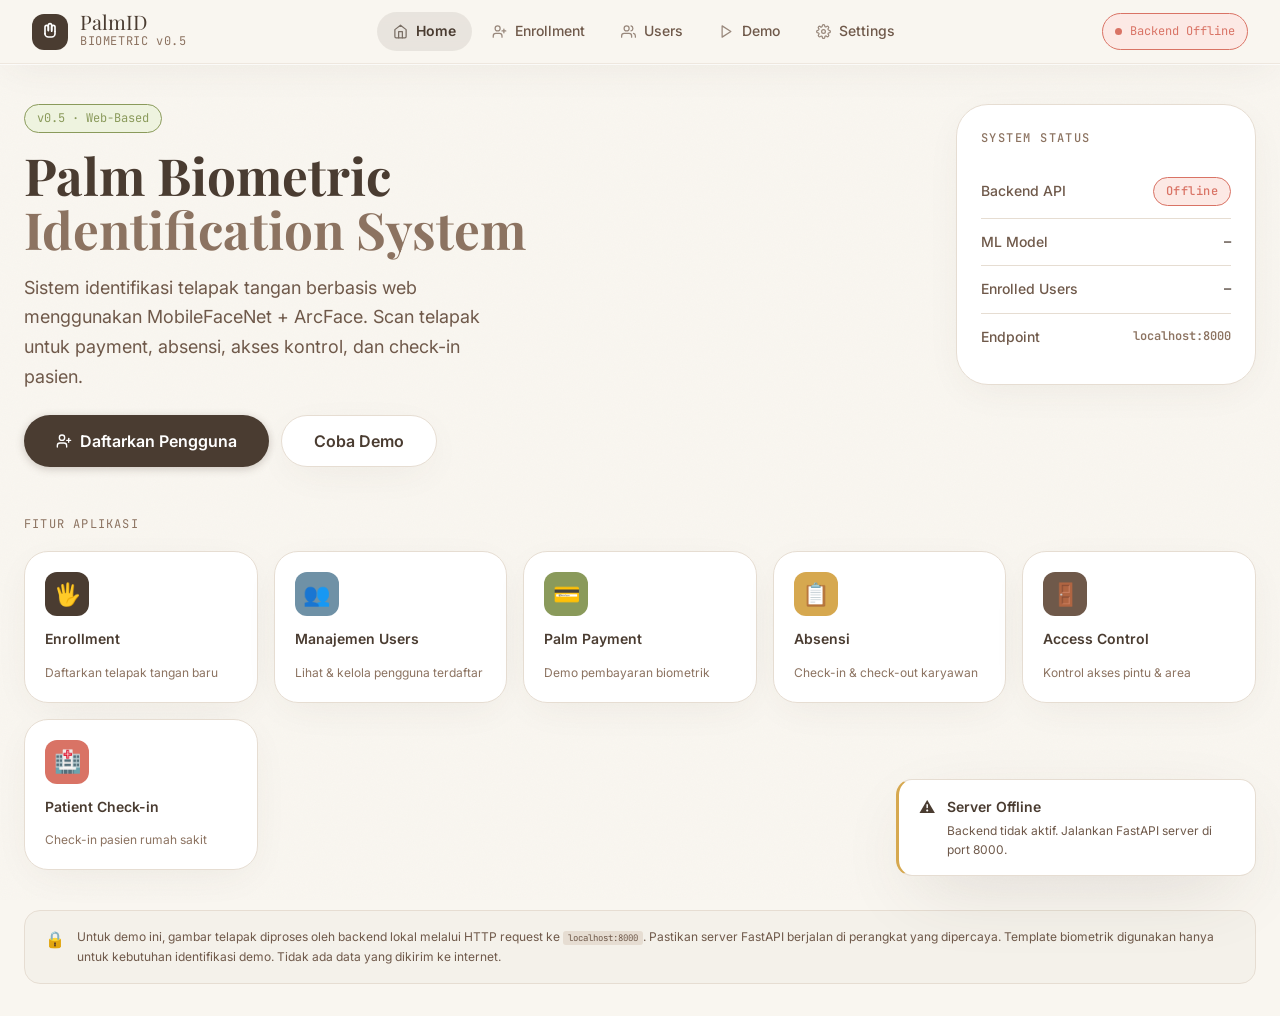
==== commit ee730599: "Refactor HTML structure and improve accessibility in patient and enroll pages; enhance user experien" ====
--- a/app/frontend/index.html
+++ b/app/frontend/index.html
@@ -81,27 +81,6 @@
           width: 100%;
           max-width: 400px;
         }
-      }
-
-      .status-row {
-        display: flex;
-        justify-content: space-between;
-        align-items: center;
-        padding: var(--space-3) 0;
-        border-bottom: 1px solid var(--color-border);
-        font-size: var(--text-sm);
-      }
-
-      .status-row:last-child {
-        border-bottom: none;
-      }
-      .status-row-label {
-        color: var(--color-coffee-soft);
-      }
-      .status-row-value {
-        font-family: var(--font-mono);
-        font-weight: 500;
-        font-size: var(--text-xs);
       }
 
       /* Quick actions */
@@ -334,7 +313,7 @@
               ? `<span class="badge badge--identified">Loaded</span>`
               : `<span class="badge badge--unknown">Not Loaded</span>`;
             enrolledEl.textContent = data?.cached_users ?? "—";
-            
+
             // Also get enrolled user count from /users
             try {
               const users = await getUsers();
--- a/app/frontend/css/components.css
+++ b/app/frontend/css/components.css
@@ -1034,6 +1034,142 @@
 
 .empty-state h3 {
   color: var(--color-coffee-soft);
+}
+
+/* ── 14. Glass Hint (deprecated, use .scanner__hint) ────────── */
+.glass-hint {
+  position: absolute;
+  left: 50%;
+  bottom: var(--space-6);
+  transform: translateX(-50%);
+  max-width: min(90%, 420px);
+  padding: var(--space-3) var(--space-5);
+  border-radius: var(--radius-full);
+  background: rgba(255, 255, 255, 0.9);
+  backdrop-filter: blur(14px);
+  -webkit-backdrop-filter: blur(14px);
+  color: var(--color-coffee);
+  box-shadow: var(--shadow-soft);
+  font-size: var(--text-sm);
+  font-weight: 500;
+  pointer-events: none;
+  z-index: 10;
+  text-align: center;
+}
+
+/* ── 15. Status Row (for status displays) ──────────────────── */
+.status-row {
+  display: flex;
+  justify-content: space-between;
+  align-items: center;
+  padding: var(--space-3) 0;
+  border-bottom: 1px solid var(--color-border);
+  font-size: var(--text-sm);
+}
+
+.status-row:last-child {
+  border-bottom: none;
+}
+
+.status-row-label {
+  color: var(--color-coffee-soft);
+  font-weight: 500;
+}
+
+.status-row-value {
+  color: var(--color-coffee);
+  font-weight: 600;
+  font-family: var(--font-mono);
+  font-size: var(--text-xs);
+}
+
+/* ── 16. Progress Stepper (sample progress) ────────────────── */
+.progress-stepper {
+  display: flex;
+  gap: var(--space-3);
+  justify-content: center;
+  align-items: center;
+}
+
+.step-dot {
+  width: 36px;
+  height: 36px;
+  border-radius: 50%;
+  border: 2px solid var(--color-border);
+  background: var(--color-surface);
+  display: flex;
+  align-items: center;
+  justify-content: center;
+  font-size: var(--text-xs);
+  font-weight: 600;
+  font-family: var(--font-mono);
+  color: var(--color-coffee-light);
+  transition: all var(--duration-base) var(--ease-out);
+  position: relative;
+}
+
+.step-dot.active {
+  border-color: var(--color-coffee);
+  background: var(--color-coffee);
+  color: var(--color-surface);
+  box-shadow: 0 0 0 3px rgba(74, 60, 49, 0.1);
+}
+
+.step-dot.completed {
+  border-color: var(--color-matcha);
+  background: var(--color-matcha);
+  color: var(--color-surface);
+}
+
+.step-dot.completed::before {
+  content: "✓";
+  position: absolute;
+  font-size: 1.2rem;
+  line-height: 1;
+}
+
+/* ── 17. Status Icon ──────────────────────────────────────── */
+.status-icon {
+  width: 64px;
+  height: 64px;
+  border-radius: 50%;
+  display: flex;
+  align-items: center;
+  justify-content: center;
+  font-size: 2rem;
+  line-height: 1;
+  margin: 0 auto;
+  animation: pop-in 0.4s var(--ease-out);
+}
+
+.status-icon--success {
+  background: var(--color-matcha-soft);
+  color: var(--color-matcha);
+}
+
+.status-icon--error {
+  background: var(--color-coral-soft);
+  color: var(--color-coral);
+}
+
+.status-icon--warning {
+  background: var(--color-honey-soft);
+  color: var(--color-honey);
+}
+
+@keyframes pop-in {
+  0% {
+    transform: scale(0);
+    opacity: 0;
+  }
+  70% {
+    transform: scale(1.1);
+  }
+  100% {
+    transform: scale(1);
+    opacity: 1;
+  }
+}
   font-size: var(--text-h3);
 }
 
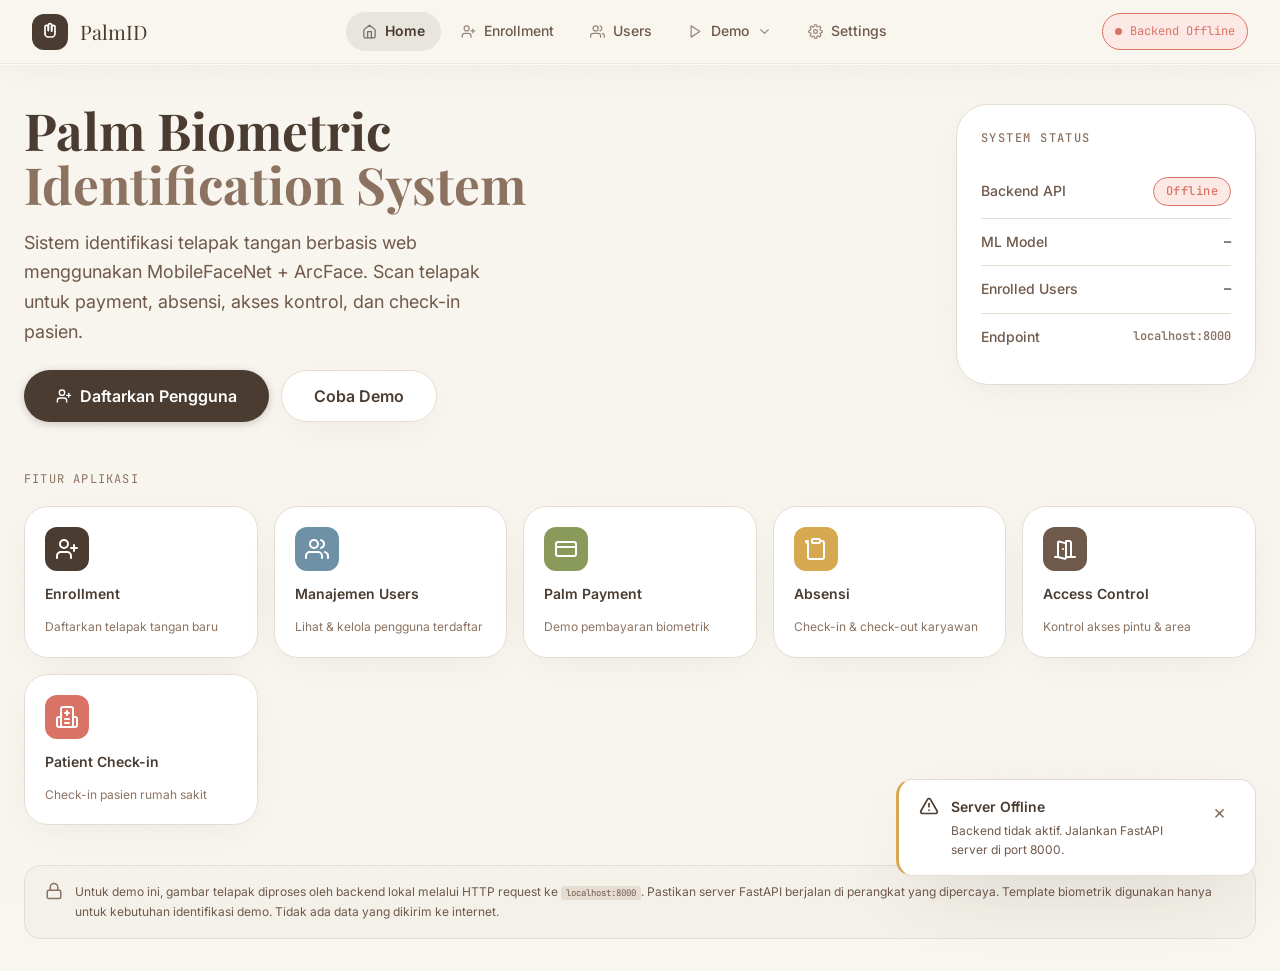
==== commit 45b7e6fe: "Refactor user and payment pages for improved UX and code organization - Enroll page: Moved DOM eleme" ====
--- a/app/frontend/index.html
+++ b/app/frontend/index.html
@@ -95,21 +95,27 @@
 
       .quick-action-icon--enroll {
         background: var(--color-coffee);
+        color: white;
       }
       .quick-action-icon--users {
         background: var(--color-sky-muted);
+        color: white;
       }
       .quick-action-icon--payment {
         background: var(--color-matcha);
+        color: white;
       }
       .quick-action-icon--attend {
         background: var(--color-honey);
+        color: white;
       }
       .quick-action-icon--access {
         background: var(--color-coffee-soft);
+        color: white;
       }
       .quick-action-icon--patient {
         background: var(--color-coral);
+        color: white;
       }
 
       /* Privacy notice */
@@ -142,9 +148,6 @@
         <!-- Hero Section -->
         <section class="hero-section" aria-labelledby="hero-title">
           <div class="hero-content">
-            <div class="hero-eyebrow">
-              <span class="hero-eyebrow-badge">v0.5 · Web-Based</span>
-            </div>
             <h1 class="hero-title" id="hero-title">
               Palm Biometric<br />
               <em>Identification System</em>
@@ -221,13 +224,17 @@
           <p class="section-label" id="actions-label">FITUR APLIKASI</p>
           <div class="quick-actions-grid">
             <a href="enroll.html" class="quick-action">
-              <div class="quick-action-icon quick-action-icon--enroll">🖐</div>
+              <div class="quick-action-icon quick-action-icon--enroll">
+                <svg width="24" height="24" viewBox="0 0 24 24" fill="none" stroke="currentColor" stroke-width="2" stroke-linecap="round" stroke-linejoin="round"><path d="M16 21v-2a4 4 0 0 0-4-4H6a4 4 0 0 0-4 4v2"/><circle cx="9" cy="7" r="4"/><line x1="19" y1="8" x2="19" y2="14"/><line x1="22" y1="11" x2="16" y2="11"/></svg>
+              </div>
               <div class="quick-action-title">Enrollment</div>
               <div class="quick-action-desc">Daftarkan telapak tangan baru</div>
             </a>
 
             <a href="users.html" class="quick-action">
-              <div class="quick-action-icon quick-action-icon--users">👥</div>
+              <div class="quick-action-icon quick-action-icon--users">
+                <svg width="24" height="24" viewBox="0 0 24 24" fill="none" stroke="currentColor" stroke-width="2" stroke-linecap="round" stroke-linejoin="round"><path d="M17 21v-2a4 4 0 0 0-4-4H5a4 4 0 0 0-4 4v2"/><circle cx="9" cy="7" r="4"/><path d="M23 21v-2a4 4 0 0 0-3-3.87"/><path d="M16 3.13a4 4 0 0 1 0 7.75"/></svg>
+              </div>
               <div class="quick-action-title">Manajemen Users</div>
               <div class="quick-action-desc">
                 Lihat & kelola pengguna terdaftar
@@ -235,25 +242,33 @@
             </a>
 
             <a href="demo/payment.html" class="quick-action">
-              <div class="quick-action-icon quick-action-icon--payment">💳</div>
+              <div class="quick-action-icon quick-action-icon--payment">
+                <svg width="24" height="24" viewBox="0 0 24 24" fill="none" stroke="currentColor" stroke-width="2" stroke-linecap="round" stroke-linejoin="round"><rect width="20" height="14" x="2" y="5" rx="2"/><line x1="2" y1="10" x2="22" y2="10"/></svg>
+              </div>
               <div class="quick-action-title">Palm Payment</div>
               <div class="quick-action-desc">Demo pembayaran biometrik</div>
             </a>
 
             <a href="demo/attendance.html" class="quick-action">
-              <div class="quick-action-icon quick-action-icon--attend">📋</div>
+              <div class="quick-action-icon quick-action-icon--attend">
+                <svg width="24" height="24" viewBox="0 0 24 24" fill="none" stroke="currentColor" stroke-width="2" stroke-linecap="round" stroke-linejoin="round"><rect width="8" height="4" x="8" y="2" rx="1" ry="1"/><path d="M16 4h2a2 2 0 0 1 2 2v14a2 2 0 0 1-2 2H6a2 2 0 0 1-2-2V6a2 2 0 0 1-2-2h2"/></svg>
+              </div>
               <div class="quick-action-title">Absensi</div>
               <div class="quick-action-desc">Check-in & check-out karyawan</div>
             </a>
 
             <a href="demo/access.html" class="quick-action">
-              <div class="quick-action-icon quick-action-icon--access">🚪</div>
+              <div class="quick-action-icon quick-action-icon--access">
+                <svg width="24" height="24" viewBox="0 0 24 24" fill="none" stroke="currentColor" stroke-width="2" stroke-linecap="round" stroke-linejoin="round"><path d="M13 4h3a2 2 0 0 1 2 2v14"/><path d="M2 20h3"/><path d="M13 20h9"/><path d="M10 12v.01"/><path d="M13 4.562v16.156a1 1 0 0 1-1.242.97L5 20V5.562a1 1 0 0 1 1.242-.97L12 6.136a1 1 0 0 1 .758.97z"/></svg>
+              </div>
               <div class="quick-action-title">Access Control</div>
               <div class="quick-action-desc">Kontrol akses pintu & area</div>
             </a>
 
             <a href="demo/patient.html" class="quick-action">
-              <div class="quick-action-icon quick-action-icon--patient">🏥</div>
+              <div class="quick-action-icon quick-action-icon--patient">
+                <svg width="24" height="24" viewBox="0 0 24 24" fill="none" stroke="currentColor" stroke-width="2" stroke-linecap="round" stroke-linejoin="round"><path d="M12 6v4"/><path d="M14 14h-4"/><path d="M14 18h-4"/><path d="M14 8h-4"/><path d="M18 12h2a2 2 0 0 1 2 2v6a2 2 0 0 1-2 2H4a2 2 0 0 1-2-2v-6a2 2 0 0 1 2-2h2"/><path d="M6 22V4a2 2 0 0 1 2-2h8a2 2 0 0 1 2 2v18"/></svg>
+              </div>
               <div class="quick-action-title">Patient Check-in</div>
               <div class="quick-action-desc">Check-in pasien rumah sakit</div>
             </a>
@@ -263,7 +278,9 @@
         <!-- Privacy Notice -->
         <section style="margin-top: var(--space-10)">
           <div class="privacy-notice" role="note">
-            <span class="privacy-notice-icon">🔒</span>
+            <span class="privacy-notice-icon">
+              <svg width="18" height="18" viewBox="0 0 24 24" fill="none" stroke="currentColor" stroke-width="2" stroke-linecap="round" stroke-linejoin="round"><rect width="18" height="11" x="3" y="11" rx="2" ry="2"/><path d="M7 11V7a5 5 0 0 1 10 0v4"/></svg>
+            </span>
             <p>
               Untuk demo ini, gambar telapak diproses oleh backend lokal melalui
               HTTP request ke
--- a/app/frontend/css/components.css
+++ b/app/frontend/css/components.css
@@ -244,11 +244,41 @@
   height: 220px;
   transform: translate(-50%, -50%);
   pointer-events: none;
+  color: rgba(255, 255, 255, 0.4);
+  transition: all var(--duration-base) var(--ease-out);
 }
 
 .scanner__target svg {
   width: 100%;
   height: 100%;
+}
+
+.scanner--detected .scanner__target {
+  color: var(--color-matcha);
+  width: 230px;
+  height: 230px;
+  filter: drop-shadow(0 0 8px rgba(138, 154, 91, 0.6));
+}
+
+.scanner--no-palm .scanner__target {
+  color: var(--color-coral);
+  opacity: 0.8;
+}
+
+.scanner--camera-ready .scanner__target {
+  color: var(--color-sky-muted);
+}
+
+.scanner--identified .scanner__target {
+  color: var(--color-matcha);
+}
+
+.scanner--unknown .scanner__target {
+  color: var(--color-honey);
+}
+
+.scanner--error .scanner__target {
+  color: var(--color-coral);
 }
 
 /* Scanline */
@@ -328,15 +358,26 @@
   inset: 0;
   background: rgba(28, 22, 18, 0.6);
   display: flex;
-  align-items: center;
-  justify-content: center;
+  flex-direction: column;
+  align-items: center;
+  justify-content: center;
+  gap: var(--space-4);
   pointer-events: none;
   opacity: 0;
   transition: opacity var(--duration-base);
+  color: white;
+  z-index: 20;
 }
 
 .scanner--processing .scanner__processing {
   opacity: 1;
+}
+
+.scanner__processing-label {
+  font-size: var(--text-sm);
+  font-weight: 500;
+  letter-spacing: 0.05em;
+  text-transform: uppercase;
 }
 
 /* Result overlay */
@@ -431,14 +472,14 @@
 /* ── 5. Diagnostic Terminal ───────────────────────────────── */
 .terminal {
   font-family: var(--font-mono);
-  font-size: var(--text-mono);
+  font-size: 0.75rem; /* P3 FIX: Smaller text */
 }
 
 .terminal__header {
   display: flex;
   align-items: center;
   gap: var(--space-3);
-  padding: var(--space-3) var(--space-5);
+  padding: var(--space-2) var(--space-5); /* P3 FIX: reduced padding */
   border-bottom: 1px solid var(--color-border);
 }
 
@@ -448,8 +489,8 @@
 }
 
 .terminal__dot {
-  width: 10px;
-  height: 10px;
+  width: 8px; /* P3 FIX: smaller dots */
+  height: 8px;
   border-radius: 50%;
 }
 .terminal__dot:nth-child(1) {
@@ -464,16 +505,17 @@
 
 .terminal__title {
   font-family: var(--font-mono);
-  font-size: var(--text-xs);
+  font-size: 0.7rem;
   color: var(--color-coffee-light);
   letter-spacing: 0.08em;
 }
 
 .terminal__body {
-  padding: var(--space-4) var(--space-5);
+  padding: var(--space-3) var(--space-5);
   max-height: 280px;
   overflow-y: auto;
   scroll-behavior: smooth;
+  text-align: justify; /* P3 FIX: justify */
 }
 
 .terminal__body::-webkit-scrollbar {
@@ -489,10 +531,11 @@
 
 .log-line {
   display: flex;
-  gap: var(--space-4);
-  padding: 2px 0;
-  line-height: 1.7;
+  gap: var(--space-3);
+  padding: 1px 0;
+  line-height: 1.5;
   animation: log-in 0.15s ease;
+  word-break: break-all;
 }
 
 @keyframes log-in {
@@ -509,14 +552,17 @@
 .log-time {
   color: var(--color-coffee-light);
   flex-shrink: 0;
+  font-size: 0.7rem;
 }
 .log-tag {
   flex-shrink: 0;
-  min-width: 96px;
-  font-weight: 500;
+  min-width: 85px;
+  font-weight: 600;
+  font-size: 0.65rem;
 }
 .log-msg {
   color: var(--color-coffee-soft);
+  flex: 1;
 }
 
 .log-tag--camera {
@@ -889,6 +935,27 @@
 .toast-msg {
   color: var(--color-coffee-soft);
   font-size: var(--text-xs);
+}
+
+.toast-close {
+  min-width: 32px;
+  min-height: 32px;
+  display: flex;
+  align-items: center;
+  justify-content: center;
+  border-radius: var(--radius-full);
+  color: var(--color-coffee-light);
+  background: transparent;
+  border: none;
+  cursor: pointer;
+  font-size: 1.25rem;
+  transition: background var(--duration-fast);
+  margin: -var(--space-1) -var(--space-2) 0 0;
+}
+
+.toast-close:hover {
+  background: rgba(74, 60, 49, 0.06);
+  color: var(--color-coffee);
 }
 
 .toast--success {
@@ -1170,6 +1237,8 @@
     opacity: 1;
   }
 }
+
+.empty-state h3 {
   font-size: var(--text-h3);
 }
 
@@ -1284,3 +1353,137 @@
     transform: rotate(360deg);
   }
 }
+
+/* ============================================================
+   Palm Bounding Box Overlay
+   ============================================================ */
+
+.palm-box-layer {
+  position: absolute;
+  inset: 0;
+  z-index: 9;
+  width: 100%;
+  height: 100%;
+  pointer-events: none;
+  opacity: 0;
+  transition: opacity var(--duration-base) var(--ease-out);
+}
+
+.scanner--palm-searching .palm-box-layer,
+.scanner--palm-detected .palm-box-layer,
+.scanner--palm-quality-low .palm-box-layer,
+.scanner--palm-matched .palm-box-layer,
+.scanner--palm-lost .palm-box-layer {
+  opacity: 1;
+}
+
+.palm-box__rect,
+.palm-box__scanner-area {
+  fill: rgba(138, 154, 91, 0.08);
+  stroke: var(--color-matcha);
+  stroke-width: 0.75;
+  vector-effect: non-scaling-stroke;
+  filter: drop-shadow(0 0 10px rgba(138, 154, 91, 0.45));
+}
+
+.palm-box__scanner-area {
+  fill: transparent;
+  stroke-dasharray: 4 4;
+  opacity: 0.8;
+  animation: palm-box-dash 1.4s linear infinite;
+}
+
+.palm-box__corner {
+  fill: none;
+  stroke: var(--color-matcha);
+  stroke-width: 1.5;
+  stroke-linecap: round;
+  stroke-linejoin: round;
+  vector-effect: non-scaling-stroke;
+  filter: drop-shadow(0 0 8px rgba(138, 154, 91, 0.75));
+}
+
+.palm-box__label {
+  fill: var(--color-matcha);
+  font-family: var(--font-mono);
+  font-size: 3px;
+  font-weight: 700;
+  letter-spacing: 0.08em;
+  paint-order: stroke;
+  stroke: rgba(28, 22, 18, 0.72);
+  stroke-width: 0.45;
+}
+
+.palm-box__dot {
+  fill: var(--color-matcha);
+  opacity: 0.9;
+  filter: drop-shadow(0 0 4px rgba(138, 154, 91, 0.9));
+}
+
+.scanner--palm-searching .palm-box__rect,
+.scanner--palm-searching .palm-box__scanner-area,
+.scanner--palm-searching .palm-box__corner {
+  stroke: var(--color-sky-muted);
+}
+
+.scanner--palm-searching .palm-box__label {
+  fill: var(--color-sky-muted);
+}
+
+.scanner--palm-quality-low .palm-box__rect,
+.scanner--palm-quality-low .palm-box__scanner-area,
+.scanner--palm-quality-low .palm-box__corner {
+  fill: rgba(214, 168, 79, 0.08);
+  stroke: var(--color-honey);
+}
+
+.scanner--palm-quality-low .palm-box__label,
+.scanner--palm-quality-low .palm-box__dot {
+  fill: var(--color-honey);
+}
+
+.scanner--palm-matched .palm-box__rect,
+.scanner--palm-matched .palm-box__corner {
+  stroke: var(--color-matcha);
+  animation: palm-box-success 0.6s var(--ease-out);
+}
+
+.scanner--palm-lost .palm-box__scanner-area,
+.scanner--palm-lost .palm-box__corner {
+  stroke: var(--color-coral);
+}
+
+.scanner--palm-lost .palm-box__label {
+  fill: var(--color-coral);
+}
+
+@keyframes palm-box-dash {
+  to {
+    stroke-dashoffset: -16;
+  }
+}
+
+@keyframes palm-box-success {
+  0% {
+    opacity: 0.4;
+    transform: scale(0.98);
+    transform-origin: center;
+  }
+  70% {
+    opacity: 1;
+    transform: scale(1.02);
+    transform-origin: center;
+  }
+  100% {
+    transform: scale(1);
+    transform-origin: center;
+  }
+}
+
+@media (prefers-reduced-motion: reduce) {
+  .palm-box__scanner-area,
+  .scanner--palm-matched .palm-box__rect,
+  .scanner--palm-matched .palm-box__corner {
+    animation: none !important;
+  }
+}
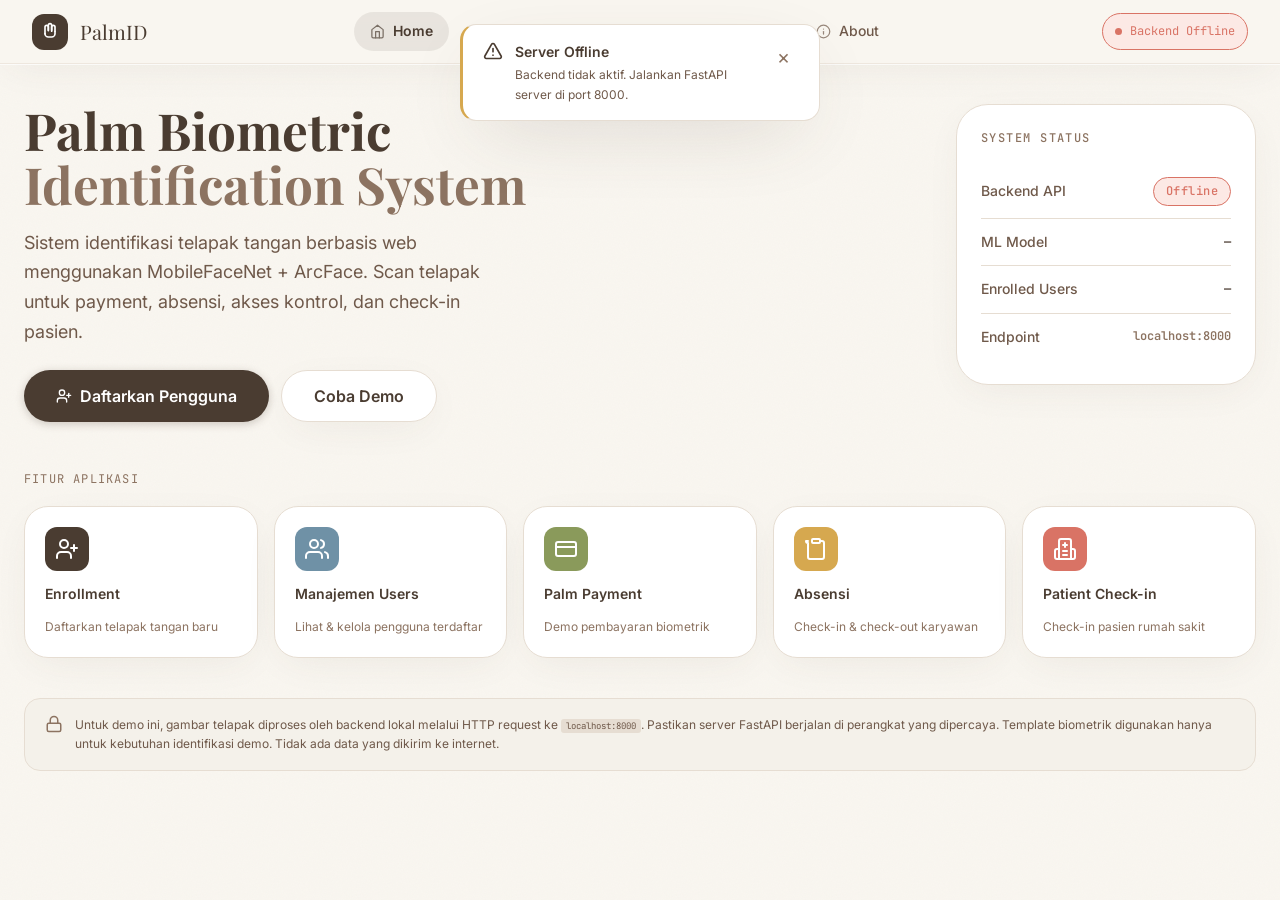
==== commit 917511d1: "yeah just do some shit" ====
--- a/app/frontend/index.html
+++ b/app/frontend/index.html
@@ -15,6 +15,7 @@
     <link rel="stylesheet" href="css/base.css" />
     <link rel="stylesheet" href="css/layout.css" />
     <link rel="stylesheet" href="css/components.css" />
+    <link rel="stylesheet" href="css/ux.css" />
 
     <style>
       /* ── Home-specific styles ── */
@@ -257,13 +258,6 @@
               <div class="quick-action-desc">Check-in & check-out karyawan</div>
             </a>
 
-            <a href="demo/access.html" class="quick-action">
-              <div class="quick-action-icon quick-action-icon--access">
-                <svg width="24" height="24" viewBox="0 0 24 24" fill="none" stroke="currentColor" stroke-width="2" stroke-linecap="round" stroke-linejoin="round"><path d="M13 4h3a2 2 0 0 1 2 2v14"/><path d="M2 20h3"/><path d="M13 20h9"/><path d="M10 12v.01"/><path d="M13 4.562v16.156a1 1 0 0 1-1.242.97L5 20V5.562a1 1 0 0 1 1.242-.97L12 6.136a1 1 0 0 1 .758.97z"/></svg>
-              </div>
-              <div class="quick-action-title">Access Control</div>
-              <div class="quick-action-desc">Kontrol akses pintu & area</div>
-            </a>
 
             <a href="demo/patient.html" class="quick-action">
               <div class="quick-action-icon quick-action-icon--patient">
--- a/app/frontend/css/components.css
+++ b/app/frontend/css/components.css
@@ -222,7 +222,7 @@
   overflow: hidden;
   border-radius: var(--radius-2xl);
   background: #1c1612;
-  aspect-ratio: 4 / 3;
+  aspect-ratio: 3 / 4;
   box-shadow: var(--shadow-soft);
   width: 100%;
 }
@@ -885,14 +885,17 @@
 /* ── 10. Toast ────────────────────────────────────────────── */
 #toast-container {
   position: fixed;
-  bottom: var(--space-6);
-  right: var(--space-6);
+  top: var(--space-6);
+  left: 50%;
+  transform: translateX(-50%);
   z-index: 999;
   display: flex;
   flex-direction: column;
   gap: var(--space-3);
   pointer-events: none;
   max-width: 360px;
+  align-items: center;
+  width: 100%;
 }
 
 .toast {
@@ -908,7 +911,7 @@
   font-size: var(--text-sm);
   color: var(--color-coffee);
   opacity: 0;
-  transform: translateX(16px);
+  transform: translateY(-16px);
   transition:
     opacity var(--duration-base) var(--ease-out),
     transform var(--duration-base) var(--ease-out);
@@ -917,7 +920,7 @@
 
 .toast.toast--visible {
   opacity: 1;
-  transform: translateX(0);
+  transform: translateY(0);
 }
 
 .toast-icon {
@@ -1224,20 +1227,6 @@
   color: var(--color-honey);
 }
 
-@keyframes pop-in {
-  0% {
-    transform: scale(0);
-    opacity: 0;
-  }
-  70% {
-    transform: scale(1.1);
-  }
-  100% {
-    transform: scale(1);
-    opacity: 1;
-  }
-}
-
 .empty-state h3 {
   font-size: var(--text-h3);
 }
@@ -1361,7 +1350,7 @@
 .palm-box-layer {
   position: absolute;
   inset: 0;
-  z-index: 9;
+  z-index: 25; /* Higher than processing overlay (20) */
   width: 100%;
   height: 100%;
   pointer-events: none;
@@ -1384,6 +1373,25 @@
   stroke-width: 0.75;
   vector-effect: non-scaling-stroke;
   filter: drop-shadow(0 0 10px rgba(138, 154, 91, 0.45));
+}
+
+.palm-box__scanline {
+  fill: var(--color-matcha);
+  opacity: 0;
+  filter: drop-shadow(0 0 4px var(--color-matcha));
+}
+
+.scanner--palm-detected .palm-box__scanline,
+.scanner--palm-matched .palm-box__scanline {
+  opacity: 0.6;
+  animation: palm-inner-scan 2s linear infinite;
+}
+
+@keyframes palm-inner-scan {
+  0% { transform: translateY(0); opacity: 0; }
+  20% { opacity: 0.6; }
+  80% { opacity: 0.6; }
+  100% { transform: translateY(60px); opacity: 0; }
 }
 
 .palm-box__scanner-area {
@@ -1403,15 +1411,18 @@
   filter: drop-shadow(0 0 8px rgba(138, 154, 91, 0.75));
 }
 
+.palm-box__label-bg {
+  fill: rgba(28, 22, 18, 0.85);
+  stroke: var(--color-matcha);
+  stroke-width: 0.2;
+}
+
 .palm-box__label {
   fill: var(--color-matcha);
   font-family: var(--font-mono);
-  font-size: 3px;
+  font-size: 2.2px;
   font-weight: 700;
-  letter-spacing: 0.08em;
-  paint-order: stroke;
-  stroke: rgba(28, 22, 18, 0.72);
-  stroke-width: 0.45;
+  letter-spacing: 0.05em;
 }
 
 .palm-box__dot {
@@ -1422,7 +1433,8 @@
 
 .scanner--palm-searching .palm-box__rect,
 .scanner--palm-searching .palm-box__scanner-area,
-.scanner--palm-searching .palm-box__corner {
+.scanner--palm-searching .palm-box__corner,
+.scanner--palm-searching .palm-box__label-bg {
   stroke: var(--color-sky-muted);
 }
 
@@ -1432,7 +1444,8 @@
 
 .scanner--palm-quality-low .palm-box__rect,
 .scanner--palm-quality-low .palm-box__scanner-area,
-.scanner--palm-quality-low .palm-box__corner {
+.scanner--palm-quality-low .palm-box__corner,
+.scanner--palm-quality-low .palm-box__label-bg {
   fill: rgba(214, 168, 79, 0.08);
   stroke: var(--color-honey);
 }
@@ -1442,14 +1455,22 @@
   fill: var(--color-honey);
 }
 
-.scanner--palm-matched .palm-box__rect,
+.scanner--palm-matched .palm-box__rect {
+  stroke: var(--color-matcha);
+  stroke-dasharray: 2 1;
+  stroke-width: 1;
+  animation: palm-box-dash 1s linear infinite, palm-box-success 0.5s var(--ease-out);
+}
+
 .scanner--palm-matched .palm-box__corner {
   stroke: var(--color-matcha);
-  animation: palm-box-success 0.6s var(--ease-out);
+  stroke-width: 2;
+  filter: drop-shadow(0 0 12px rgba(138, 154, 91, 0.9));
 }
 
 .scanner--palm-lost .palm-box__scanner-area,
-.scanner--palm-lost .palm-box__corner {
+.scanner--palm-lost .palm-box__corner,
+.scanner--palm-lost .palm-box__label-bg {
   stroke: var(--color-coral);
 }
 
@@ -1459,7 +1480,7 @@
 
 @keyframes palm-box-dash {
   to {
-    stroke-dashoffset: -16;
+    stroke-dashoffset: -12;
   }
 }
 
--- a/app/frontend/css/ux.css
+++ b/app/frontend/css/ux.css
@@ -0,0 +1,253 @@
+/* ============================================================
+   css/ux.css — UX helpers (skeleton, animations)
+   Drop this file dan include di setiap halaman:
+     <link rel="stylesheet" href="css/ux.css">
+   Aman ditumpuk setelah components.css.
+   ============================================================ */
+
+/* ── Fade in ────────────────────────────────────────────── */
+@keyframes ux-fade-in {
+  from {
+    opacity: 0;
+    transform: translateY(6px);
+  }
+  to {
+    opacity: 1;
+    transform: translateY(0);
+  }
+}
+.ux-anim-fade-in {
+  animation: ux-fade-in 0.32s ease both;
+}
+
+/* ── Slide in (untuk entry baru di list) ───────────────── */
+@keyframes ux-slide-in {
+  from {
+    opacity: 0;
+    transform: translateX(-12px);
+    background-color: color-mix(in srgb, var(--color-matcha, #6b8e23) 12%, transparent);
+  }
+  to {
+    opacity: 1;
+    transform: translateX(0);
+    background-color: transparent;
+  }
+}
+.ux-anim-slide-in {
+  animation: ux-slide-in 0.55s ease both;
+}
+
+/* ── Skeleton shimmer ──────────────────────────────────── */
+@keyframes ux-shimmer {
+  0% {
+    background-position: -400px 0;
+  }
+  100% {
+    background-position: 400px 0;
+  }
+}
+.ux-skeleton {
+  display: block;
+  background: linear-gradient(
+    90deg,
+    color-mix(in srgb, var(--color-coffee, #6b4f3a) 8%, transparent) 0%,
+    color-mix(in srgb, var(--color-coffee, #6b4f3a) 14%, transparent) 50%,
+    color-mix(in srgb, var(--color-coffee, #6b4f3a) 8%, transparent) 100%
+  );
+  background-size: 800px 100%;
+  animation: ux-shimmer 1.4s linear infinite;
+  border-radius: 8px;
+}
+.ux-skeleton--line {
+  height: 12px;
+}
+.ux-skeleton--avatar {
+  width: 40px;
+  height: 40px;
+  border-radius: 10px;
+  flex-shrink: 0;
+}
+.ux-skeleton-card {
+  display: flex;
+  flex-direction: column;
+  gap: 10px;
+  padding: 16px;
+  border-radius: 14px;
+  border: 1px solid var(--color-border, #e5dccf);
+  background: var(--color-surface, #fff);
+  min-height: 140px;
+}
+.ux-skeleton-row {
+  display: flex;
+  align-items: center;
+  gap: 12px;
+  padding: 10px 12px;
+}
+
+/* ── Page step transitions ─────────────────────────────── */
+.ux-step {
+  animation: ux-fade-in 0.35s ease both;
+}
+
+/* ── Page transition ── */
+body.app-body {
+  opacity: 0;
+  transition: opacity 0.22s ease-in-out, transform 0.22s ease-in-out;
+  transform: translateY(4px);
+}
+body.app-body.ux-page-ready {
+  opacity: 1;
+  transform: none;
+}
+
+/* ── Top bar loader ── */
+#ux-top-loader {
+  position: fixed;
+  top: 0;
+  left: 0;
+  height: 3px;
+  background: var(--color-matcha, #8a9a5b);
+  z-index: 9999;
+  width: 0%;
+  transition: width 0.2s ease;
+  box-shadow: 0 0 8px var(--color-matcha, #8a9a5b);
+}
+
+/* ── Shimmer camera loading ── */
+.scanner--requesting-camera .scanner__placeholder {
+  background: linear-gradient(
+    90deg,
+    color-mix(in srgb, var(--color-coffee, #6b4f3a) 2%, transparent) 0%,
+    color-mix(in srgb, var(--color-coffee, #6b4f3a) 8%, transparent) 50%,
+    color-mix(in srgb, var(--color-coffee, #6b4f3a) 2%, transparent) 100%
+  );
+  background-size: 800px 100%;
+  animation: ux-shimmer 1.4s linear infinite;
+}
+
+/* ── Scanner Pulse ── */
+@keyframes scanner-pulse-success {
+  0% {
+    box-shadow: 0 0 0 0 rgba(138, 154, 91, 0.4);
+    border-color: var(--color-matcha);
+  }
+  70% {
+    box-shadow: 0 0 0 12px rgba(138, 154, 91, 0);
+    border-color: var(--color-matcha);
+  }
+  100% {
+    box-shadow: 0 0 0 0 rgba(138, 154, 91, 0);
+    border-color: var(--color-matcha);
+  }
+}
+
+@keyframes scanner-pulse-error {
+  0% {
+    box-shadow: 0 0 0 0 rgba(217, 83, 79, 0.4);
+    border-color: var(--color-coral);
+  }
+  70% {
+    box-shadow: 0 0 0 12px rgba(217, 83, 79, 0);
+    border-color: var(--color-coral);
+  }
+  100% {
+    box-shadow: 0 0 0 0 rgba(217, 83, 79, 0);
+    border-color: var(--color-coral);
+  }
+}
+
+.scanner--identified .scanner__target {
+  animation: scanner-pulse-success 1.5s ease-out infinite;
+  color: var(--color-matcha) !important;
+}
+
+.scanner--unknown .scanner__target,
+.scanner--error .scanner__target {
+  animation: scanner-pulse-error 1.5s ease-out infinite;
+  color: var(--color-coral) !important;
+}
+
+/* ── Verification Steps ── */
+.vstep {
+  display: flex;
+  align-items: center;
+  gap: var(--space-3);
+  padding: var(--space-3) var(--space-4);
+  border-radius: var(--radius-xl);
+  border: 1px solid transparent;
+  transition: all 0.25s ease;
+}
+
+.vstep--pending {
+  color: var(--color-coffee-light);
+  opacity: 0.5;
+}
+
+.vstep--active {
+  background: var(--color-surface-warm);
+  border-color: var(--color-border);
+  color: var(--color-coffee);
+  font-weight: 500;
+  box-shadow: var(--shadow-sm);
+}
+
+.vstep--done {
+  color: var(--color-coffee);
+  border-color: transparent;
+}
+
+.vstep--error {
+  background: var(--color-coral-soft);
+  border-color: var(--color-coral);
+  color: var(--color-coral);
+  font-weight: 500;
+}
+
+.vstep__indicator {
+  width: 24px;
+  height: 24px;
+  border-radius: 50%;
+  display: flex;
+  align-items: center;
+  justify-content: center;
+  font-size: 0.85rem;
+  font-weight: bold;
+  flex-shrink: 0;
+  background: var(--color-border);
+  color: var(--color-coffee-light);
+  transition: all 0.25s ease;
+}
+
+.vstep--active .vstep__indicator {
+  background: var(--color-coffee);
+  color: var(--color-surface);
+}
+
+.vstep--done .vstep__indicator {
+  background: var(--color-matcha-soft);
+  color: var(--color-matcha);
+}
+
+.vstep--error .vstep__indicator {
+  background: var(--color-coral);
+  color: var(--color-surface);
+}
+
+.vstep__label {
+  font-size: var(--text-sm);
+}
+
+/* ── Reduce motion respect ─────────────────────────────── */
+@media (prefers-reduced-motion: reduce) {
+  .ux-anim-fade-in,
+  .ux-anim-slide-in,
+  .ux-step,
+  .ux-empty-state,
+  body.app-body {
+    animation: none !important;
+    transition: none !important;
+  }
+  .ux-skeleton {
+    animation: none !important;
+  }
+}
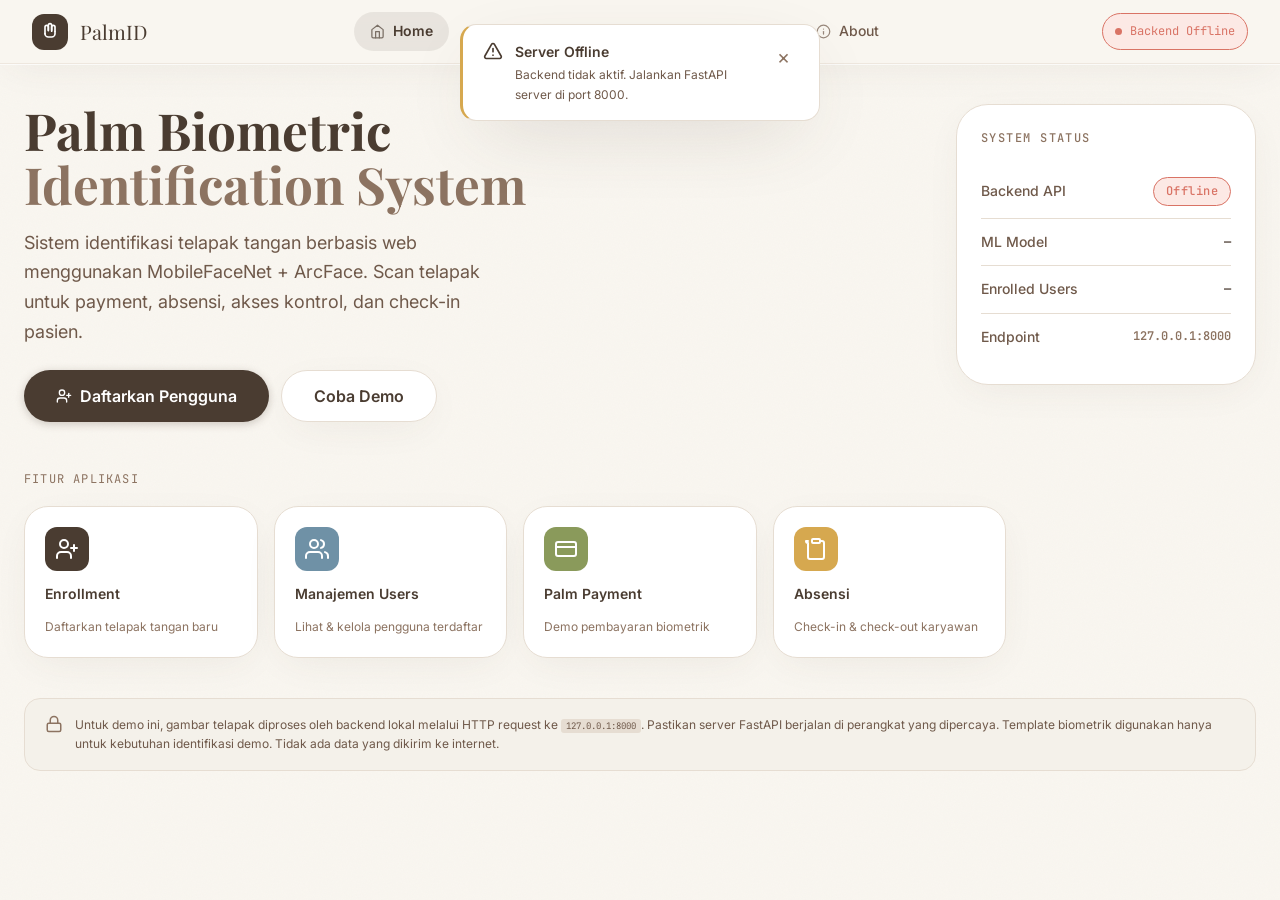
==== commit 2795af81: "feat: Enhance UX for patient check-in and payment processes - Introduced fade animations for patient" ====
--- a/app/frontend/index.html
+++ b/app/frontend/index.html
@@ -212,7 +212,7 @@
                   <span
                     class="status-row-value"
                     style="color: var(--color-coffee-light)"
-                    >localhost:8000</span
+                    >127.0.0.1:8000</span
                   >
                 </div>
               </div>
@@ -258,14 +258,6 @@
               <div class="quick-action-desc">Check-in & check-out karyawan</div>
             </a>
 
-
-            <a href="demo/patient.html" class="quick-action">
-              <div class="quick-action-icon quick-action-icon--patient">
-                <svg width="24" height="24" viewBox="0 0 24 24" fill="none" stroke="currentColor" stroke-width="2" stroke-linecap="round" stroke-linejoin="round"><path d="M12 6v4"/><path d="M14 14h-4"/><path d="M14 18h-4"/><path d="M14 8h-4"/><path d="M18 12h2a2 2 0 0 1 2 2v6a2 2 0 0 1-2 2H4a2 2 0 0 1-2-2v-6a2 2 0 0 1 2-2h2"/><path d="M6 22V4a2 2 0 0 1 2-2h8a2 2 0 0 1 2 2v18"/></svg>
-              </div>
-              <div class="quick-action-title">Patient Check-in</div>
-              <div class="quick-action-desc">Check-in pasien rumah sakit</div>
-            </a>
           </div>
         </section>
 
@@ -286,7 +278,7 @@
                   padding: 1px 5px;
                   border-radius: 3px;
                 "
-                >localhost:8000</code
+                >127.0.0.1:8000</code
               >. Pastikan server FastAPI berjalan di perangkat yang dipercaya.
               Template biometrik digunakan hanya untuk kebutuhan identifikasi
               demo. Tidak ada data yang dikirim ke internet.
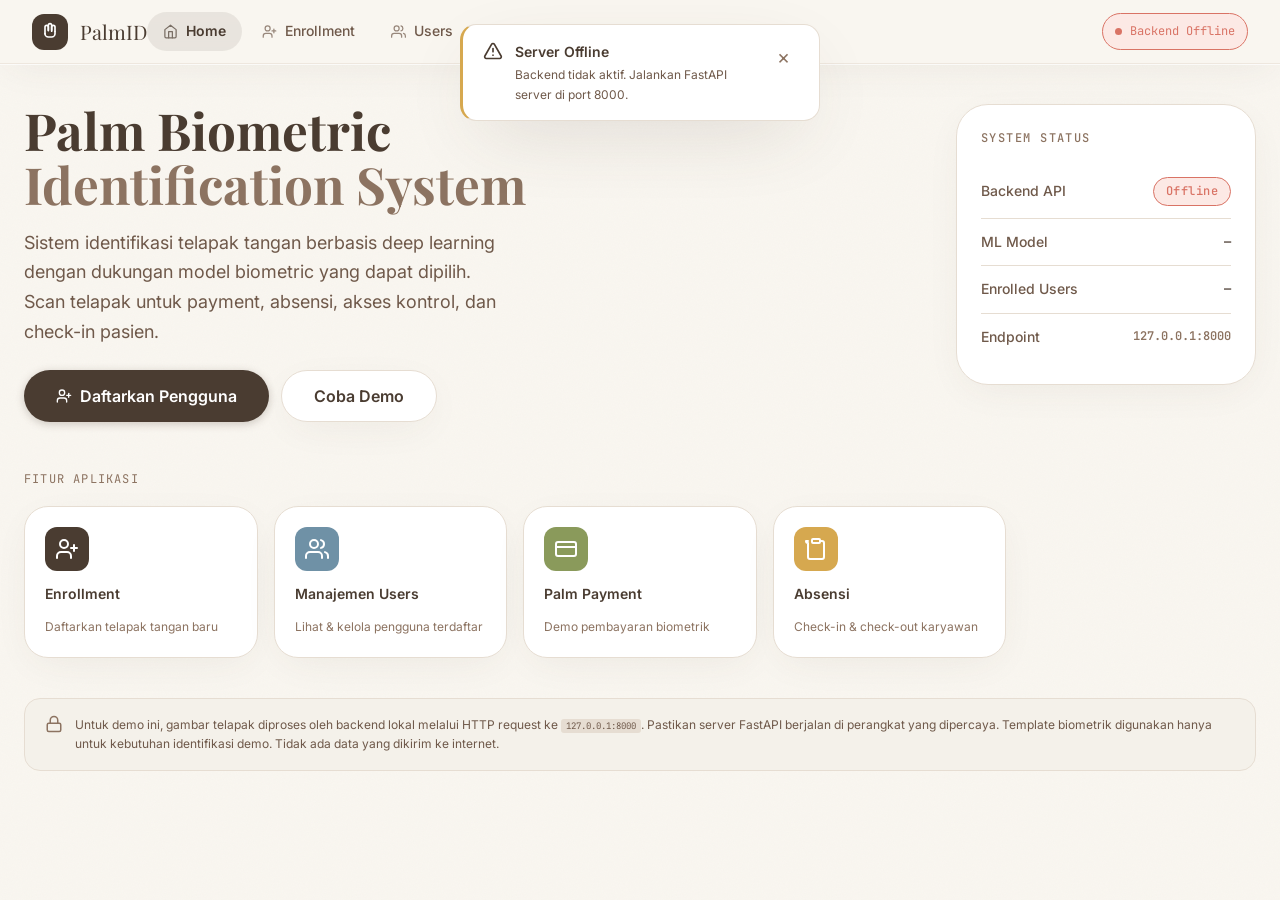
==== commit d67f94f5: "fix(corrective-pass): finalize dual-model integration, frontend selection, strict phase0, and fail-c" ====
--- a/app/frontend/index.html
+++ b/app/frontend/index.html
@@ -154,10 +154,11 @@
               <em>Identification System</em>
             </h1>
             <p class="hero-subtitle">
-              Sistem identifikasi telapak tangan berbasis web menggunakan
-              MobileFaceNet + ArcFace. Scan telapak untuk payment, absensi,
+              Sistem identifikasi telapak tangan berbasis deep learning dengan dukungan
+              model biometric yang dapat dipilih. Scan telapak untuk payment, absensi,
               akses kontrol, dan check-in pasien.
             </p>
+
             <div class="page-header-actions">
               <a href="enroll.html" class="btn btn--primary btn--lg">
                 <svg
--- a/app/frontend/css/components.css
+++ b/app/frontend/css/components.css
@@ -1508,3 +1508,89 @@
     animation: none !important;
   }
 }
+
+/* ── Model Selector Component ──────────────────────────────── */
+.model-selector-wrapper {
+  display: inline-flex;
+  align-items: center;
+  gap: var(--space-2, 8px);
+  background: var(--color-surface, #fff);
+  border: 1px solid var(--color-border, #e5e7eb);
+  border-radius: var(--radius-xl, 12px);
+  padding: var(--space-2, 8px) var(--space-3, 12px);
+  box-shadow: var(--shadow-soft, 0 1px 4px rgba(0,0,0,.06));
+  transition: box-shadow 0.2s;
+}
+
+.model-selector-wrapper:hover {
+  box-shadow: 0 2px 8px rgba(0,0,0,.10);
+}
+
+.model-selector-label {
+  display: flex;
+  align-items: center;
+  gap: 5px;
+  font-size: 0.75rem;
+  font-weight: 600;
+  color: var(--color-text-secondary, #6b7280);
+  letter-spacing: 0.04em;
+  text-transform: uppercase;
+  white-space: nowrap;
+  user-select: none;
+}
+
+.model-selector-select-wrap {
+  display: flex;
+  align-items: center;
+  gap: 6px;
+}
+
+.model-selector-select {
+  appearance: none;
+  background: transparent;
+  border: none;
+  outline: none;
+  font-size: 0.875rem;
+  font-weight: 500;
+  color: var(--color-text, #111827);
+  cursor: pointer;
+  padding-right: 4px;
+  transition: color 0.15s;
+}
+
+.model-selector-select:disabled {
+  opacity: 0.5;
+  cursor: not-allowed;
+}
+
+.model-badge {
+  display: inline-flex;
+  align-items: center;
+  font-size: 0.7rem;
+  font-weight: 700;
+  letter-spacing: 0.05em;
+  padding: 2px 7px;
+  border-radius: 99px;
+}
+
+.badge-pretrained {
+  background: hsl(210, 90%, 92%);
+  color: hsl(210, 70%, 35%);
+}
+
+.badge-scratch {
+  background: hsl(142, 70%, 90%);
+  color: hsl(142, 60%, 28%);
+}
+
+.badge-loading,
+.model-badge-loading {
+  font-size: 0.7rem;
+  color: var(--color-text-secondary, #6b7280);
+  font-style: italic;
+}
+
+.model-selector-error {
+  font-size: 0.75rem;
+  color: var(--color-danger, #ef4444);
+}
